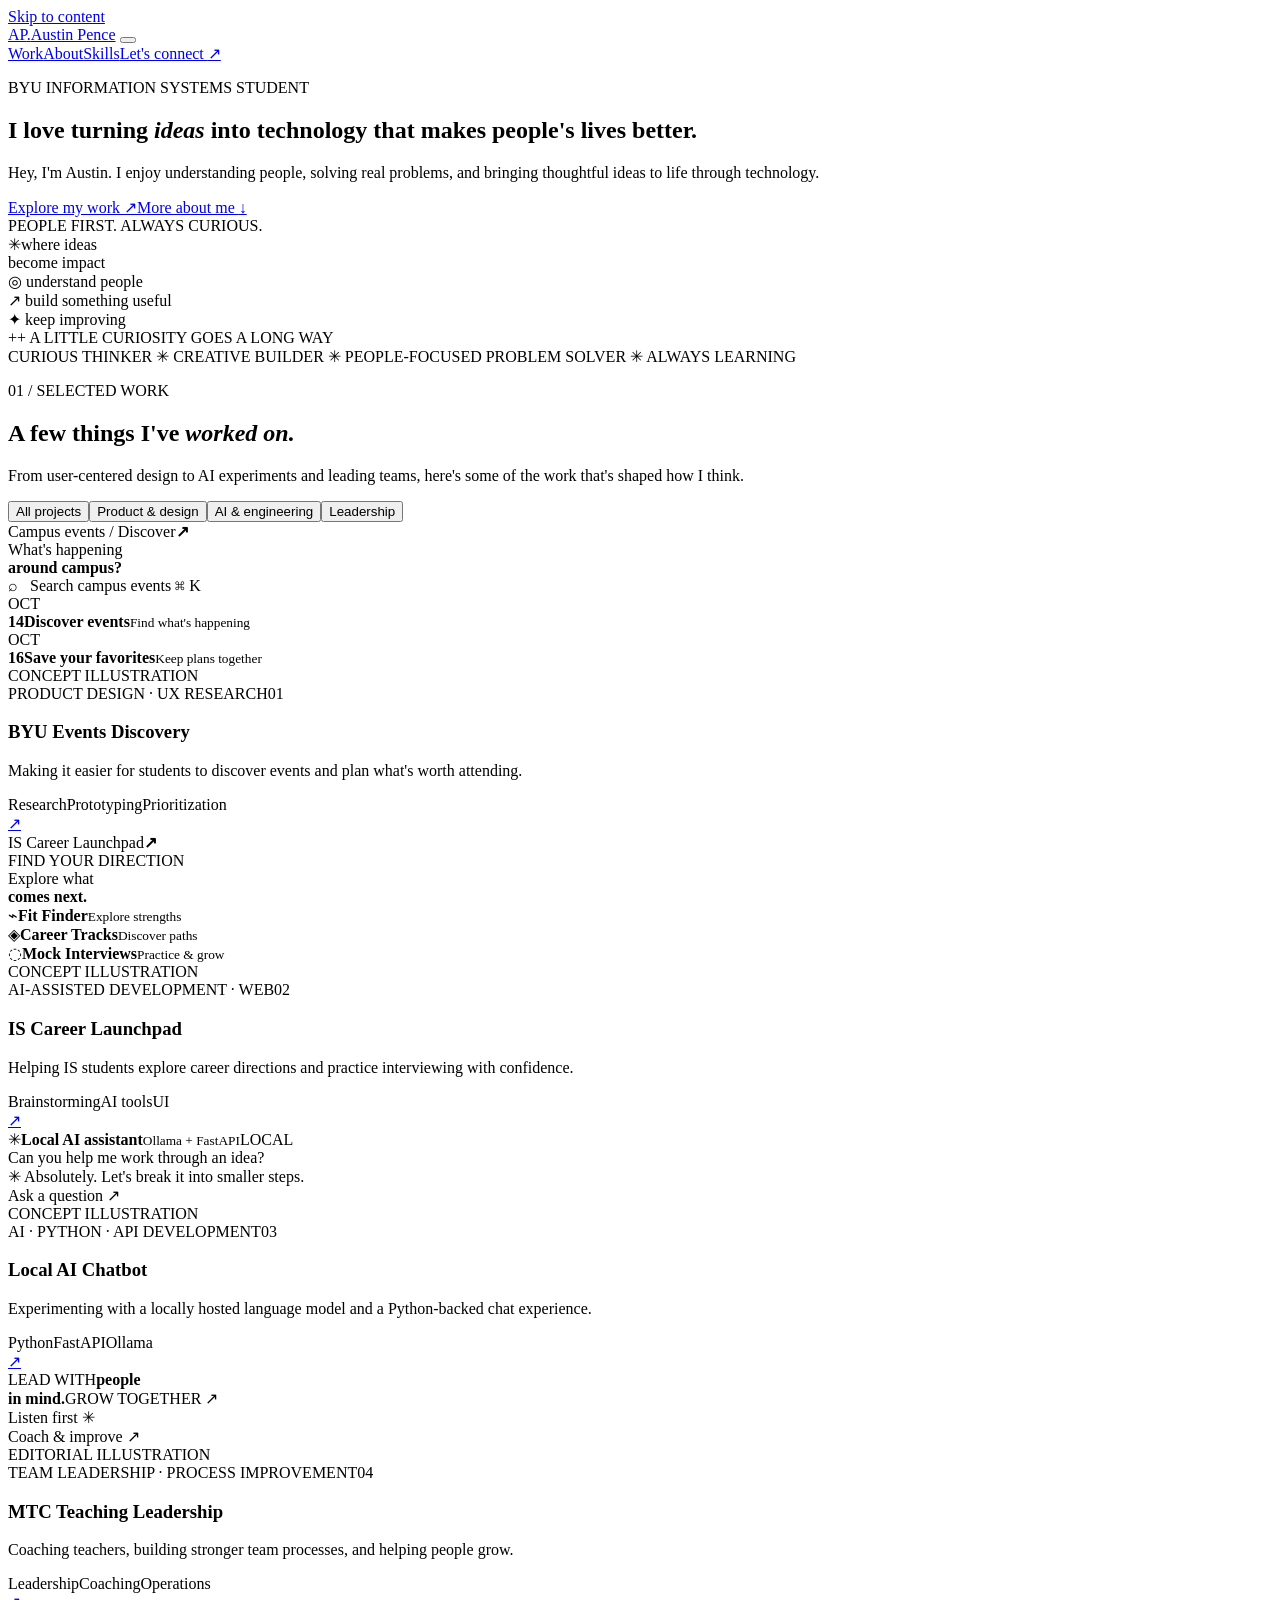
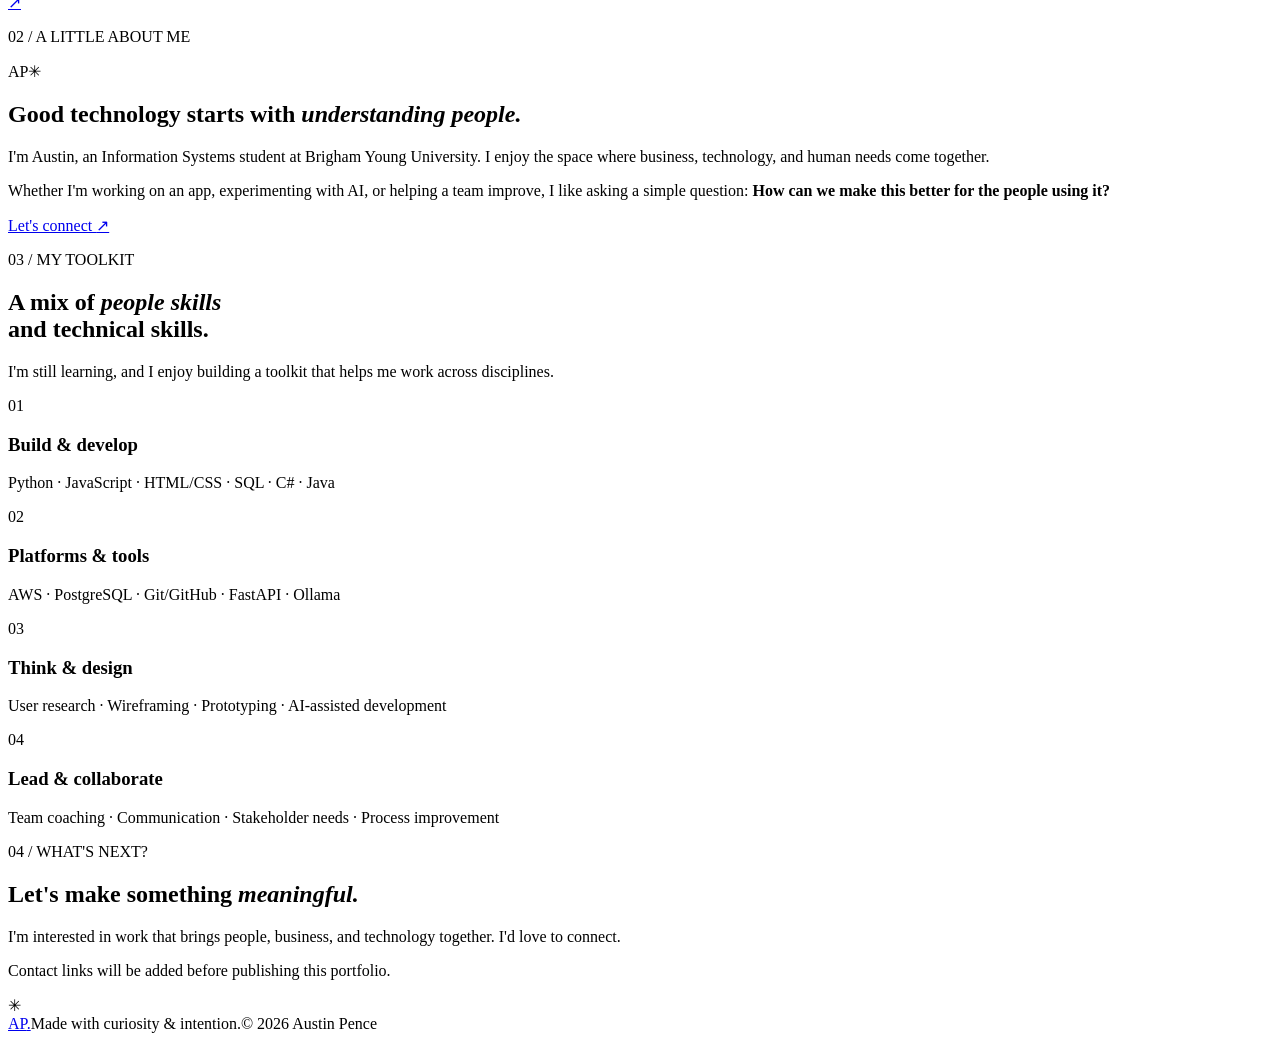
==== index.html @ 38cef834 "Add portfolio homepage" ====
<!doctype html>
<html lang="en">
<head>
  <meta charset="utf-8">
  <meta name="viewport" content="width=device-width, initial-scale=1">
  <meta name="theme-color" content="#173f36">
  <meta name="description" content="Austin Pence is an Information Systems student at BYU exploring the intersection of people, technology, and business. Explore selected projects in product design, AI, and leadership.">
  <title>Austin Pence — People, Technology & Ideas</title>
  <link rel="icon" href="assets/favicon.svg" type="image/svg+xml">
  <link rel="preconnect" href="https://fonts.googleapis.com">
  <link rel="preconnect" href="https://fonts.gstatic.com" crossorigin>
  <link href="https://fonts.googleapis.com/css2?family=DM+Sans:wght@400;500;600;700&family=Manrope:wght@400;500;600;700;800&display=swap" rel="stylesheet">
  <link rel="stylesheet" href="styles.css">
  <script defer src="site-config.js"></script>
  <script defer src="app.js"></script>
</head>
<body>
  <a class="skip-link" href="#main">Skip to content</a>
  <header class="site-header">
    <div class="container nav-wrap">
      <a class="wordmark" href="#top" aria-label="Austin Pence — home"><span class="wordmark-icon">AP<span>.</span></span><span class="wordmark-name">Austin Pence</span></a>
      <button class="menu-toggle" type="button" aria-label="Open navigation" aria-expanded="false" aria-controls="site-nav"><span></span><span></span><span></span></button>
      <nav id="site-nav" class="site-nav" aria-label="Primary navigation"><a href="#work">Work</a><a href="#about">About</a><a href="#skills">Skills</a><a href="#contact" class="nav-contact">Let's connect <span aria-hidden="true">↗</span></a></nav>
    </div>
  </header>
  <main id="main">
    <section class="hero" id="top" aria-labelledby="hero-title">
      <div class="container hero-grid">
        <div class="hero-copy">
          <p class="eyebrow eyebrow-light"><span class="dot"></span> BYU INFORMATION SYSTEMS STUDENT</p>
          <h1 id="hero-title">I love turning <em>ideas</em> into technology that makes people's lives <span class="hero-underline">better.</span></h1>
          <p class="hero-description">Hey, I'm Austin. I enjoy understanding people, solving real problems, and bringing thoughtful ideas to life through technology.</p>
          <div class="hero-buttons"><a class="button button-cream" href="#work">Explore my work <span aria-hidden="true">↗</span></a><a class="text-link light-link" href="#about">More about me <span aria-hidden="true">↓</span></a></div>
          <div class="hero-caption"><span class="caption-rule"></span> PEOPLE FIRST. ALWAYS CURIOUS.</div>
        </div>
        <div class="hero-art" aria-label="Illustration of connecting ideas, people, and technology" role="img">
          <div class="art-loop art-loop-one"></div><div class="art-loop art-loop-two"></div>
          <div class="art-grid"></div>
          <div class="art-center"><span class="art-spark">✳</span><span class="art-center-label">where ideas<br>become impact</span></div>
          <div class="art-note art-note-one"><span class="mini-symbol">◎</span> understand people</div>
          <div class="art-note art-note-two"><span class="mini-symbol">↗</span> build something useful</div>
          <div class="art-note art-note-three"><span class="mini-symbol">✦</span> keep improving</div>
          <span class="tiny-plus plus-one">+</span><span class="tiny-plus plus-two">+</span>
          <span class="art-bottom">A LITTLE CURIOSITY GOES A LONG WAY</span>
        </div>
      </div>
      <div class="hero-marquee" aria-hidden="true"><div class="container marquee-text">CURIOUS THINKER <span>✳</span> CREATIVE BUILDER <span>✳</span> PEOPLE-FOCUSED PROBLEM SOLVER <span>✳</span> ALWAYS LEARNING</div></div>
    </section>

    <section class="section work-section" id="work" aria-labelledby="work-title">
      <div class="container">
        <div class="section-intro"><div><p class="eyebrow dark-eyebrow">01 / SELECTED WORK</p><h2 id="work-title">A few things I've <em>worked on.</em></h2></div><p>From user-centered design to AI experiments and leading teams, here's some of the work that's shaped how I think.</p></div>
        <div class="filter-list" role="group" aria-label="Filter projects"><button class="filter-chip active" data-filter="all" type="button" aria-pressed="true">All projects</button><button class="filter-chip" data-filter="product" type="button" aria-pressed="false">Product & design</button><button class="filter-chip" data-filter="engineering" type="button" aria-pressed="false">AI & engineering</button><button class="filter-chip" data-filter="leadership" type="button" aria-pressed="false">Leadership</button></div>
        <div class="project-grid">
          <article class="project-card" data-category="product">
            <div class="project-visual visual-events"><div class="mini-browser events-window"><div class="browser-top"><div class="traffic"><i></i><i></i><i></i></div><span>Campus events / Discover</span><b>↗</b></div><div class="events-content"><div class="events-heading">What's happening<br><strong>around campus?</strong></div><div class="events-search">⌕ &nbsp; Search campus events <span>⌘ K</span></div><div class="events-cards"><div class="fake-event"><span class="fake-date">OCT<br><b>14</b></span><span><b>Discover events</b><small>Find what's happening</small></span></div><div class="fake-event"><span class="fake-date">OCT<br><b>16</b></span><span><b>Save your favorites</b><small>Keep plans together</small></span></div></div></div></div><span class="visual-label">CONCEPT ILLUSTRATION</span></div>
            <div class="project-info"><div class="project-meta"><span>PRODUCT DESIGN · UX RESEARCH</span><span>01</span></div><h3>BYU Events Discovery</h3><p>Making it easier for students to discover events and plan what's worth attending.</p><div class="project-bottom"><div class="tag-row"><span>Research</span><span>Prototyping</span><span>Prioritization</span></div><a class="circle-link" href="projects/byu-events.html" aria-label="Read BYU Events case study">↗</a></div></div>
          </article>
          <article class="project-card" data-category="product engineering">
            <div class="project-visual visual-launchpad"><div class="mini-browser launchpad-window"><div class="browser-top"><div class="traffic"><i></i><i></i><i></i></div><span>IS Career Launchpad</span><b>↗</b></div><div class="launchpad-content"><div class="tiny-overline">FIND YOUR DIRECTION</div><div class="launchpad-heading">Explore what<br><strong>comes next.</strong></div><div class="launchpad-tiles"><div><span class="tile-icon">⌁</span><b>Fit Finder</b><small>Explore strengths</small></div><div><span class="tile-icon">◈</span><b>Career Tracks</b><small>Discover paths</small></div><div><span class="tile-icon">◌</span><b>Mock Interviews</b><small>Practice & grow</small></div></div></div></div><span class="visual-label">CONCEPT ILLUSTRATION</span></div>
            <div class="project-info"><div class="project-meta"><span>AI-ASSISTED DEVELOPMENT · WEB</span><span>02</span></div><h3>IS Career Launchpad</h3><p>Helping IS students explore career directions and practice interviewing with confidence.</p><div class="project-bottom"><div class="tag-row"><span>Brainstorming</span><span>AI tools</span><span>UI</span></div><a class="circle-link" href="projects/career-launchpad.html" aria-label="Read Career Launchpad case study">↗</a></div></div>
          </article>
          <article class="project-card" data-category="engineering">
            <div class="project-visual visual-chatbot"><div class="chat-window"><div class="chat-top"><span class="chat-icon">✳</span><span><b>Local AI assistant</b><small>Ollama + FastAPI</small></span><span class="status-pill">LOCAL</span></div><div class="chat-body"><div class="chat-bubble user-bubble">Can you help me work through an idea?</div><div class="chat-bubble bot-bubble"><span class="spark-small">✳</span> Absolutely. Let's break it into smaller steps.</div><div class="chat-input">Ask a question <span>↗</span></div></div></div><span class="visual-label">CONCEPT ILLUSTRATION</span></div>
            <div class="project-info"><div class="project-meta"><span>AI · PYTHON · API DEVELOPMENT</span><span>03</span></div><h3>Local AI Chatbot</h3><p>Experimenting with a locally hosted language model and a Python-backed chat experience.</p><div class="project-bottom"><div class="tag-row"><span>Python</span><span>FastAPI</span><span>Ollama</span></div><a class="circle-link" href="projects/ollama-chatbot.html" aria-label="Read AI Chatbot case study">↗</a></div></div>
          </article>
          <article class="project-card" data-category="leadership">
            <div class="project-visual visual-leadership"><div class="leadership-circle"><span>LEAD WITH</span><strong>people<br>in mind.</strong><span>GROW TOGETHER ↗</span></div><div class="leadership-note note-left">Listen first <span>✳</span></div><div class="leadership-note note-right">Coach & improve <span>↗</span></div><span class="visual-label">EDITORIAL ILLUSTRATION</span></div>
            <div class="project-info"><div class="project-meta"><span>TEAM LEADERSHIP · PROCESS IMPROVEMENT</span><span>04</span></div><h3>MTC Teaching Leadership</h3><p>Coaching teachers, building stronger team processes, and helping people grow.</p><div class="project-bottom"><div class="tag-row"><span>Leadership</span><span>Coaching</span><span>Operations</span></div><a class="circle-link" href="projects/mtc-leadership.html" aria-label="Read leadership case study">↗</a></div></div>
          </article>
        </div>
      </div>
    </section>

    <section class="about-section" id="about" aria-labelledby="about-title"><div class="container about-grid"><div class="about-label"><p class="eyebrow eyebrow-light">02 / A LITTLE ABOUT ME</p><div class="about-emblem" aria-hidden="true"><span>AP</span><span>✳</span></div></div><div class="about-copy"><h2 id="about-title">Good technology starts with <em>understanding people.</em></h2><p>I'm Austin, an Information Systems student at Brigham Young University. I enjoy the space where business, technology, and human needs come together.</p><p>Whether I'm working on an app, experimenting with AI, or helping a team improve, I like asking a simple question: <strong>How can we make this better for the people using it?</strong></p><a class="text-link light-link" href="#contact">Let's connect <span aria-hidden="true">↗</span></a></div></div></section>

    <section class="section skills-section" id="skills" aria-labelledby="skills-title"><div class="container"><div class="section-intro"><div><p class="eyebrow dark-eyebrow">03 / MY TOOLKIT</p><h2 id="skills-title">A mix of <em>people skills</em><br>and technical skills.</h2></div><p>I'm still learning, and I enjoy building a toolkit that helps me work across disciplines.</p></div><div class="skills-grid"><div class="skill-group"><div class="skill-no">01</div><h3>Build & develop</h3><p>Python · JavaScript · HTML/CSS · SQL · C# · Java</p></div><div class="skill-group"><div class="skill-no">02</div><h3>Platforms & tools</h3><p>AWS · PostgreSQL · Git/GitHub · FastAPI · Ollama</p></div><div class="skill-group"><div class="skill-no">03</div><h3>Think & design</h3><p>User research · Wireframing · Prototyping · AI-assisted development</p></div><div class="skill-group"><div class="skill-no">04</div><h3>Lead & collaborate</h3><p>Team coaching · Communication · Stakeholder needs · Process improvement</p></div></div></div></section>

    <section class="contact-section" id="contact" aria-labelledby="contact-title"><div class="container contact-box"><div><p class="eyebrow eyebrow-light">04 / WHAT'S NEXT?</p><h2 id="contact-title">Let's make something <em>meaningful.</em></h2><p>I'm interested in work that brings people, business, and technology together. I'd love to connect.</p></div><div class="contact-actions" id="contact-actions"><p class="contact-setup">Contact links will be added before publishing this portfolio.</p></div><span class="contact-decoration" aria-hidden="true">✳</span></div></section>
  </main>
  <footer class="site-footer"><div class="container footer-inner"><a href="#top" class="footer-brand">AP<span>.</span></a><span>Made with curiosity & intention.</span><span>© <span id="year">2026</span> Austin Pence</span></div></footer>
</body>
</html>
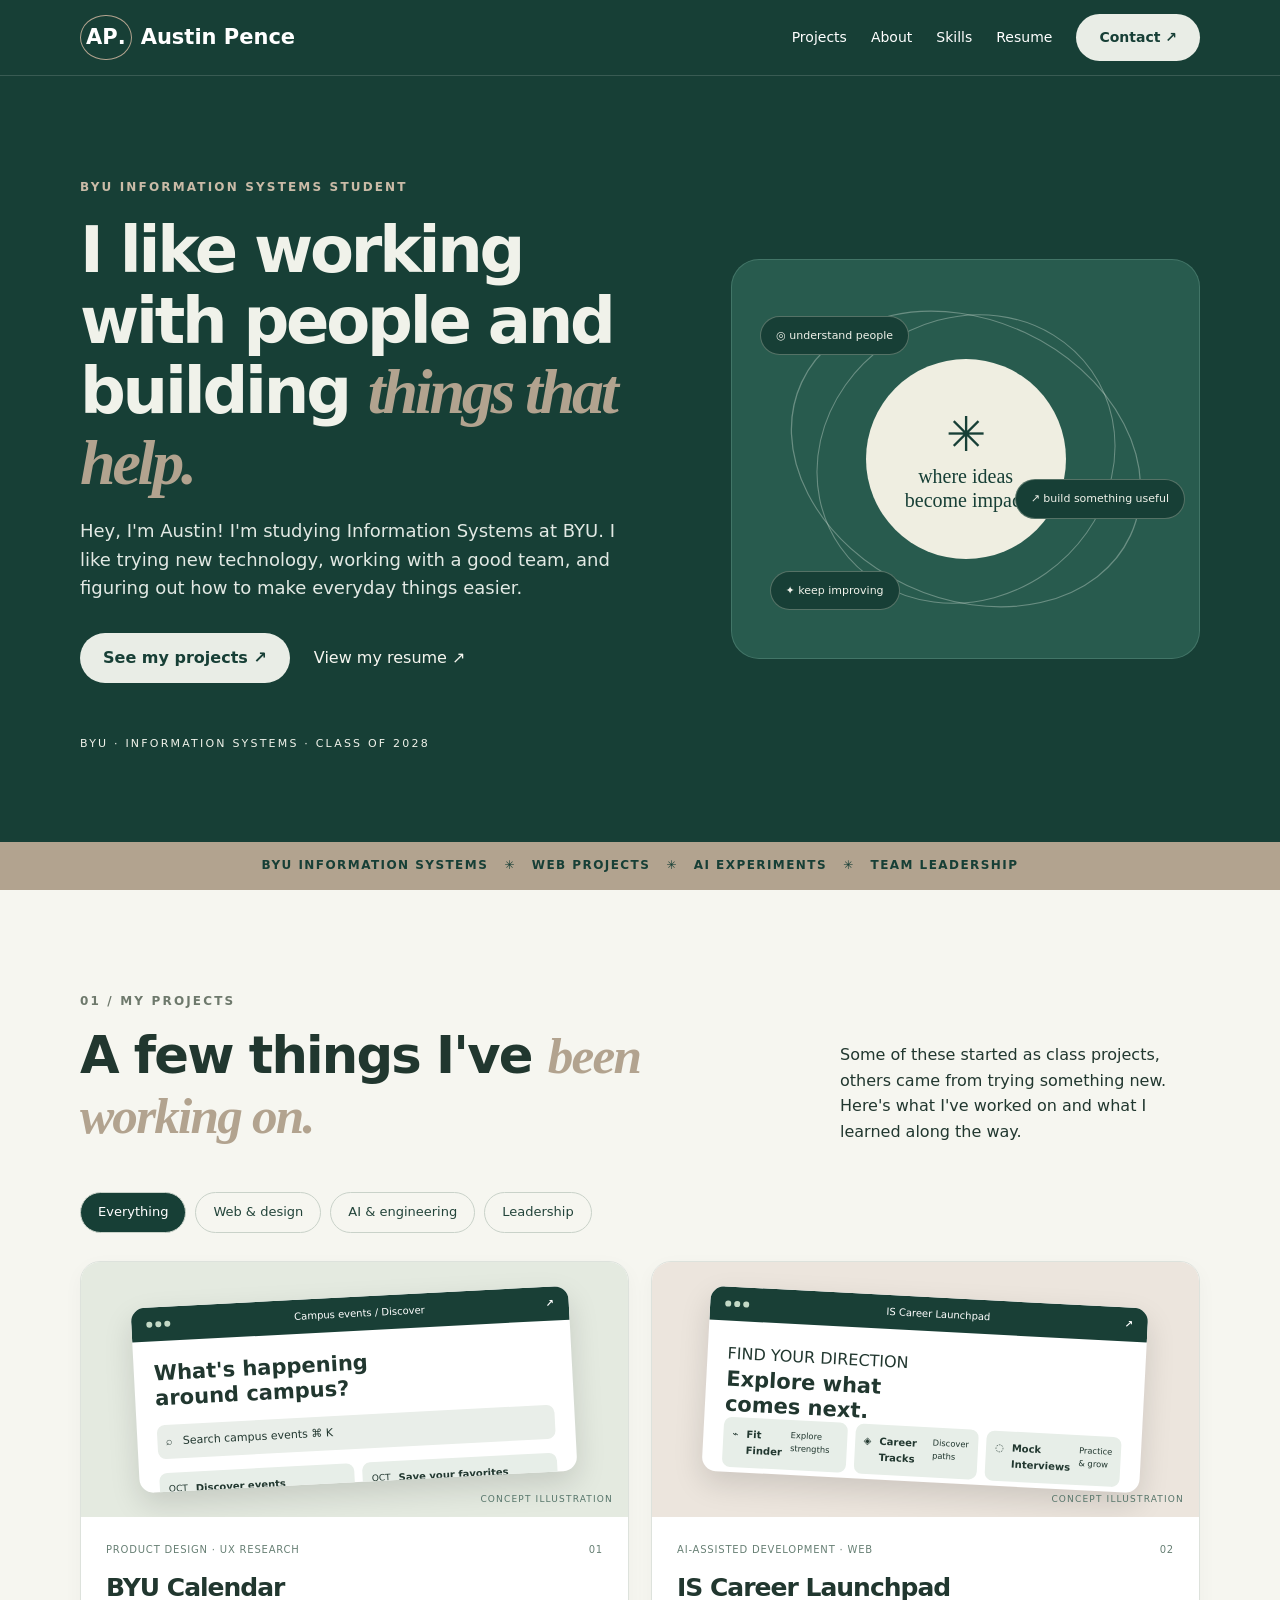
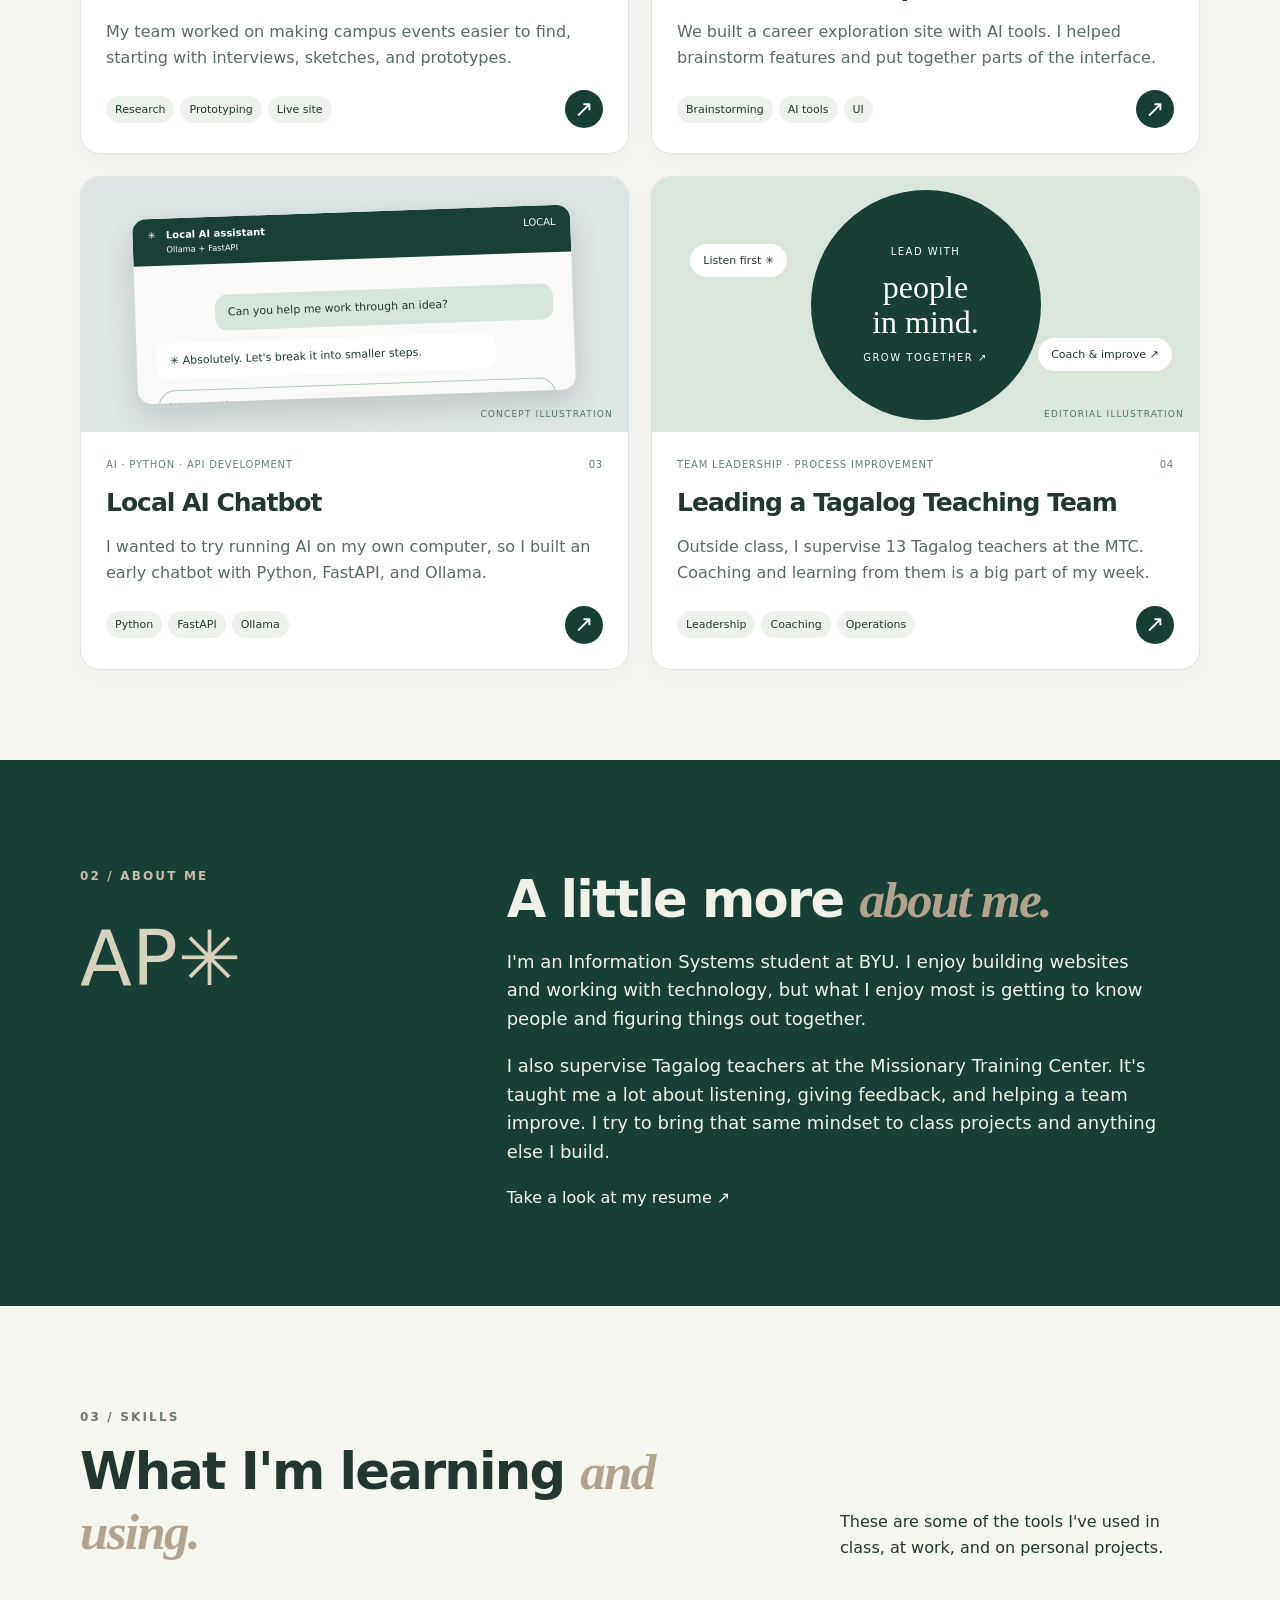
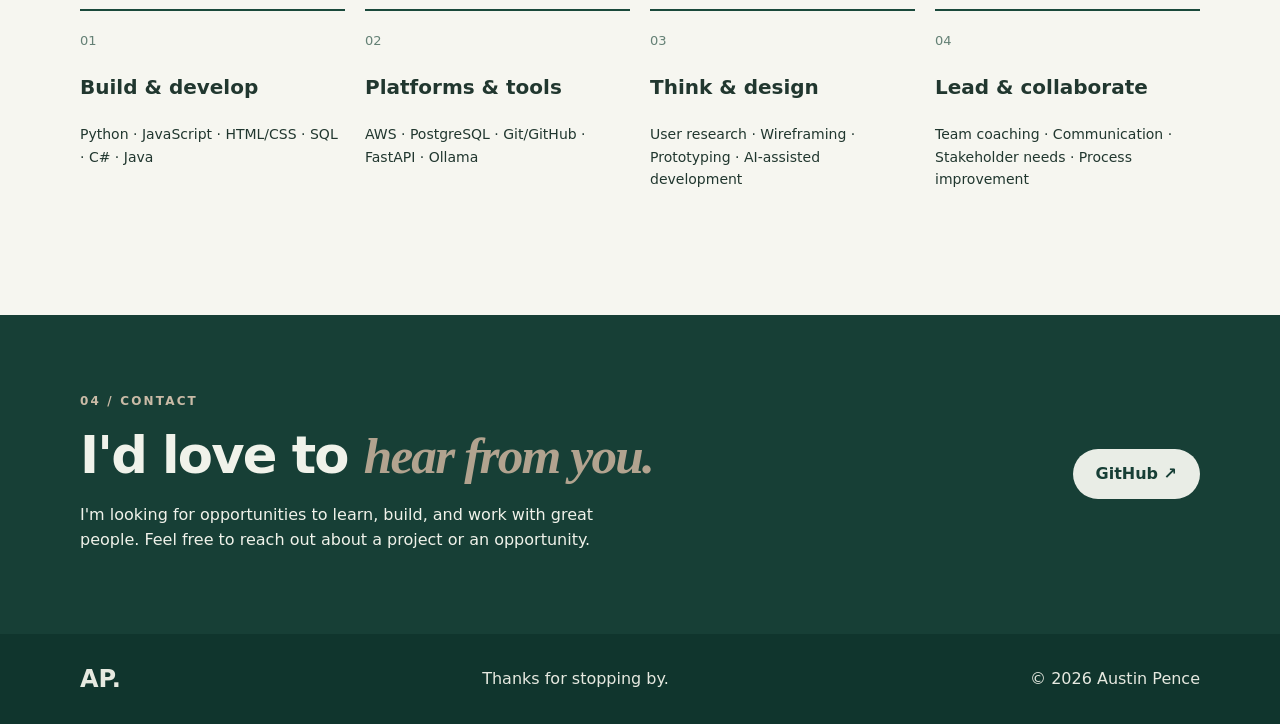
==== commit 61176409: "Make homepage copy more personal and add resume navigation" ====
--- a/index.html
+++ b/index.html
@@ -4,8 +4,8 @@
   <meta charset="utf-8">
   <meta name="viewport" content="width=device-width, initial-scale=1">
   <meta name="theme-color" content="#173f36">
-  <meta name="description" content="Austin Pence is an Information Systems student at BYU exploring the intersection of people, technology, and business. Explore selected projects in product design, AI, and leadership.">
-  <title>Austin Pence — People, Technology & Ideas</title>
+  <meta name="description" content="I'm Austin Pence, an Information Systems student at BYU. Take a look at the websites, AI projects, and team work I've been part of.">
+  <title>Austin Pence | Information Systems at BYU</title>
   <link rel="icon" href="assets/favicon.svg" type="image/svg+xml">
   <link rel="preconnect" href="https://fonts.googleapis.com">
   <link rel="preconnect" href="https://fonts.gstatic.com" crossorigin>
@@ -20,7 +20,7 @@
     <div class="container nav-wrap">
       <a class="wordmark" href="#top" aria-label="Austin Pence — home"><span class="wordmark-icon">AP<span>.</span></span><span class="wordmark-name">Austin Pence</span></a>
       <button class="menu-toggle" type="button" aria-label="Open navigation" aria-expanded="false" aria-controls="site-nav"><span></span><span></span><span></span></button>
-      <nav id="site-nav" class="site-nav" aria-label="Primary navigation"><a href="#work">Work</a><a href="#about">About</a><a href="#skills">Skills</a><a href="#contact" class="nav-contact">Let's connect <span aria-hidden="true">↗</span></a></nav>
+      <nav id="site-nav" class="site-nav" aria-label="Primary navigation"><a href="#work">Projects</a><a href="#about">About</a><a href="#skills">Skills</a><a href="resume.html">Resume</a><a href="#contact" class="nav-contact">Contact <span aria-hidden="true">↗</span></a></nav>
     </div>
   </header>
   <main id="main">
@@ -28,10 +28,10 @@
       <div class="container hero-grid">
         <div class="hero-copy">
           <p class="eyebrow eyebrow-light"><span class="dot"></span> BYU INFORMATION SYSTEMS STUDENT</p>
-          <h1 id="hero-title">I love turning <em>ideas</em> into technology that makes people's lives <span class="hero-underline">better.</span></h1>
-          <p class="hero-description">Hey, I'm Austin. I enjoy understanding people, solving real problems, and bringing thoughtful ideas to life through technology.</p>
-          <div class="hero-buttons"><a class="button button-cream" href="#work">Explore my work <span aria-hidden="true">↗</span></a><a class="text-link light-link" href="#about">More about me <span aria-hidden="true">↓</span></a></div>
-          <div class="hero-caption"><span class="caption-rule"></span> PEOPLE FIRST. ALWAYS CURIOUS.</div>
+          <h1 id="hero-title">I like working with people and building <em>things that help.</em></h1>
+          <p class="hero-description">Hey, I'm Austin! I'm studying Information Systems at BYU. I like trying new technology, working with a good team, and figuring out how to make everyday things easier.</p>
+          <div class="hero-buttons"><a class="button button-cream" href="#work">See my projects <span aria-hidden="true">↗</span></a><a class="text-link light-link" href="resume.html">View my resume <span aria-hidden="true">↗</span></a></div>
+          <div class="hero-caption"><span class="caption-rule"></span> BYU · INFORMATION SYSTEMS · CLASS OF 2028</div>
         </div>
         <div class="hero-art" aria-label="Illustration of connecting ideas, people, and technology" role="img">
           <div class="art-loop art-loop-one"></div><div class="art-loop art-loop-two"></div>
@@ -44,40 +44,40 @@
           <span class="art-bottom">A LITTLE CURIOSITY GOES A LONG WAY</span>
         </div>
       </div>
-      <div class="hero-marquee" aria-hidden="true"><div class="container marquee-text">CURIOUS THINKER <span>✳</span> CREATIVE BUILDER <span>✳</span> PEOPLE-FOCUSED PROBLEM SOLVER <span>✳</span> ALWAYS LEARNING</div></div>
+      <div class="hero-marquee" aria-hidden="true"><div class="container marquee-text">BYU INFORMATION SYSTEMS <span>✳</span> WEB PROJECTS <span>✳</span> AI EXPERIMENTS <span>✳</span> TEAM LEADERSHIP</div></div>
     </section>
 
     <section class="section work-section" id="work" aria-labelledby="work-title">
       <div class="container">
-        <div class="section-intro"><div><p class="eyebrow dark-eyebrow">01 / SELECTED WORK</p><h2 id="work-title">A few things I've <em>worked on.</em></h2></div><p>From user-centered design to AI experiments and leading teams, here's some of the work that's shaped how I think.</p></div>
-        <div class="filter-list" role="group" aria-label="Filter projects"><button class="filter-chip active" data-filter="all" type="button" aria-pressed="true">All projects</button><button class="filter-chip" data-filter="product" type="button" aria-pressed="false">Product & design</button><button class="filter-chip" data-filter="engineering" type="button" aria-pressed="false">AI & engineering</button><button class="filter-chip" data-filter="leadership" type="button" aria-pressed="false">Leadership</button></div>
+        <div class="section-intro"><div><p class="eyebrow dark-eyebrow">01 / MY PROJECTS</p><h2 id="work-title">A few things I've <em>been working on.</em></h2></div><p>Some of these started as class projects, others came from trying something new. Here's what I've worked on and what I learned along the way.</p></div>
+        <div class="filter-list" role="group" aria-label="Filter projects"><button class="filter-chip active" data-filter="all" type="button" aria-pressed="true">Everything</button><button class="filter-chip" data-filter="product" type="button" aria-pressed="false">Web & design</button><button class="filter-chip" data-filter="engineering" type="button" aria-pressed="false">AI & engineering</button><button class="filter-chip" data-filter="leadership" type="button" aria-pressed="false">Leadership</button></div>
         <div class="project-grid">
           <article class="project-card" data-category="product">
             <div class="project-visual visual-events"><div class="mini-browser events-window"><div class="browser-top"><div class="traffic"><i></i><i></i><i></i></div><span>Campus events / Discover</span><b>↗</b></div><div class="events-content"><div class="events-heading">What's happening<br><strong>around campus?</strong></div><div class="events-search">⌕ &nbsp; Search campus events <span>⌘ K</span></div><div class="events-cards"><div class="fake-event"><span class="fake-date">OCT<br><b>14</b></span><span><b>Discover events</b><small>Find what's happening</small></span></div><div class="fake-event"><span class="fake-date">OCT<br><b>16</b></span><span><b>Save your favorites</b><small>Keep plans together</small></span></div></div></div></div><span class="visual-label">CONCEPT ILLUSTRATION</span></div>
-            <div class="project-info"><div class="project-meta"><span>PRODUCT DESIGN · UX RESEARCH</span><span>01</span></div><h3>BYU Events Discovery</h3><p>Making it easier for students to discover events and plan what's worth attending.</p><div class="project-bottom"><div class="tag-row"><span>Research</span><span>Prototyping</span><span>Prioritization</span></div><a class="circle-link" href="projects/byu-events.html" aria-label="Read BYU Events case study">↗</a></div></div>
+            <div class="project-info"><div class="project-meta"><span>PRODUCT DESIGN · UX RESEARCH</span><span>01</span></div><h3>BYU Calendar</h3><p>My team worked on making campus events easier to find, starting with interviews, sketches, and prototypes.</p><div class="project-bottom"><div class="tag-row"><span>Research</span><span>Prototyping</span><span>Live site</span></div><a class="circle-link" href="projects/byu-events.html" aria-label="Read BYU Calendar project details">↗</a></div></div>
           </article>
           <article class="project-card" data-category="product engineering">
             <div class="project-visual visual-launchpad"><div class="mini-browser launchpad-window"><div class="browser-top"><div class="traffic"><i></i><i></i><i></i></div><span>IS Career Launchpad</span><b>↗</b></div><div class="launchpad-content"><div class="tiny-overline">FIND YOUR DIRECTION</div><div class="launchpad-heading">Explore what<br><strong>comes next.</strong></div><div class="launchpad-tiles"><div><span class="tile-icon">⌁</span><b>Fit Finder</b><small>Explore strengths</small></div><div><span class="tile-icon">◈</span><b>Career Tracks</b><small>Discover paths</small></div><div><span class="tile-icon">◌</span><b>Mock Interviews</b><small>Practice & grow</small></div></div></div></div><span class="visual-label">CONCEPT ILLUSTRATION</span></div>
-            <div class="project-info"><div class="project-meta"><span>AI-ASSISTED DEVELOPMENT · WEB</span><span>02</span></div><h3>IS Career Launchpad</h3><p>Helping IS students explore career directions and practice interviewing with confidence.</p><div class="project-bottom"><div class="tag-row"><span>Brainstorming</span><span>AI tools</span><span>UI</span></div><a class="circle-link" href="projects/career-launchpad.html" aria-label="Read Career Launchpad case study">↗</a></div></div>
+            <div class="project-info"><div class="project-meta"><span>AI-ASSISTED DEVELOPMENT · WEB</span><span>02</span></div><h3>IS Career Launchpad</h3><p>We built a career exploration site with AI tools. I helped brainstorm features and put together parts of the interface.</p><div class="project-bottom"><div class="tag-row"><span>Brainstorming</span><span>AI tools</span><span>UI</span></div><a class="circle-link" href="projects/career-launchpad.html" aria-label="Read Career Launchpad case study">↗</a></div></div>
           </article>
           <article class="project-card" data-category="engineering">
             <div class="project-visual visual-chatbot"><div class="chat-window"><div class="chat-top"><span class="chat-icon">✳</span><span><b>Local AI assistant</b><small>Ollama + FastAPI</small></span><span class="status-pill">LOCAL</span></div><div class="chat-body"><div class="chat-bubble user-bubble">Can you help me work through an idea?</div><div class="chat-bubble bot-bubble"><span class="spark-small">✳</span> Absolutely. Let's break it into smaller steps.</div><div class="chat-input">Ask a question <span>↗</span></div></div></div><span class="visual-label">CONCEPT ILLUSTRATION</span></div>
-            <div class="project-info"><div class="project-meta"><span>AI · PYTHON · API DEVELOPMENT</span><span>03</span></div><h3>Local AI Chatbot</h3><p>Experimenting with a locally hosted language model and a Python-backed chat experience.</p><div class="project-bottom"><div class="tag-row"><span>Python</span><span>FastAPI</span><span>Ollama</span></div><a class="circle-link" href="projects/ollama-chatbot.html" aria-label="Read AI Chatbot case study">↗</a></div></div>
+            <div class="project-info"><div class="project-meta"><span>AI · PYTHON · API DEVELOPMENT</span><span>03</span></div><h3>Local AI Chatbot</h3><p>I wanted to try running AI on my own computer, so I built an early chatbot with Python, FastAPI, and Ollama.</p><div class="project-bottom"><div class="tag-row"><span>Python</span><span>FastAPI</span><span>Ollama</span></div><a class="circle-link" href="projects/ollama-chatbot.html" aria-label="Read AI Chatbot case study">↗</a></div></div>
           </article>
           <article class="project-card" data-category="leadership">
             <div class="project-visual visual-leadership"><div class="leadership-circle"><span>LEAD WITH</span><strong>people<br>in mind.</strong><span>GROW TOGETHER ↗</span></div><div class="leadership-note note-left">Listen first <span>✳</span></div><div class="leadership-note note-right">Coach & improve <span>↗</span></div><span class="visual-label">EDITORIAL ILLUSTRATION</span></div>
-            <div class="project-info"><div class="project-meta"><span>TEAM LEADERSHIP · PROCESS IMPROVEMENT</span><span>04</span></div><h3>MTC Teaching Leadership</h3><p>Coaching teachers, building stronger team processes, and helping people grow.</p><div class="project-bottom"><div class="tag-row"><span>Leadership</span><span>Coaching</span><span>Operations</span></div><a class="circle-link" href="projects/mtc-leadership.html" aria-label="Read leadership case study">↗</a></div></div>
+            <div class="project-info"><div class="project-meta"><span>TEAM LEADERSHIP · PROCESS IMPROVEMENT</span><span>04</span></div><h3>Leading a Tagalog Teaching Team</h3><p>Outside class, I supervise 13 Tagalog teachers at the MTC. Coaching and learning from them is a big part of my week.</p><div class="project-bottom"><div class="tag-row"><span>Leadership</span><span>Coaching</span><span>Operations</span></div><a class="circle-link" href="projects/mtc-leadership.html" aria-label="Read leadership case study">↗</a></div></div>
           </article>
         </div>
       </div>
     </section>
 
-    <section class="about-section" id="about" aria-labelledby="about-title"><div class="container about-grid"><div class="about-label"><p class="eyebrow eyebrow-light">02 / A LITTLE ABOUT ME</p><div class="about-emblem" aria-hidden="true"><span>AP</span><span>✳</span></div></div><div class="about-copy"><h2 id="about-title">Good technology starts with <em>understanding people.</em></h2><p>I'm Austin, an Information Systems student at Brigham Young University. I enjoy the space where business, technology, and human needs come together.</p><p>Whether I'm working on an app, experimenting with AI, or helping a team improve, I like asking a simple question: <strong>How can we make this better for the people using it?</strong></p><a class="text-link light-link" href="#contact">Let's connect <span aria-hidden="true">↗</span></a></div></div></section>
+    <section class="about-section" id="about" aria-labelledby="about-title"><div class="container about-grid"><div class="about-label"><p class="eyebrow eyebrow-light">02 / ABOUT ME</p><div class="about-emblem" aria-hidden="true"><span>AP</span><span>✳</span></div></div><div class="about-copy"><h2 id="about-title">A little more <em>about me.</em></h2><p>I'm an Information Systems student at BYU. I enjoy building websites and working with technology, but what I enjoy most is getting to know people and figuring things out together.</p><p>I also supervise Tagalog teachers at the Missionary Training Center. It's taught me a lot about listening, giving feedback, and helping a team improve. I try to bring that same mindset to class projects and anything else I build.</p><a class="text-link light-link" href="resume.html">Take a look at my resume <span aria-hidden="true">↗</span></a></div></div></section>
 
-    <section class="section skills-section" id="skills" aria-labelledby="skills-title"><div class="container"><div class="section-intro"><div><p class="eyebrow dark-eyebrow">03 / MY TOOLKIT</p><h2 id="skills-title">A mix of <em>people skills</em><br>and technical skills.</h2></div><p>I'm still learning, and I enjoy building a toolkit that helps me work across disciplines.</p></div><div class="skills-grid"><div class="skill-group"><div class="skill-no">01</div><h3>Build & develop</h3><p>Python · JavaScript · HTML/CSS · SQL · C# · Java</p></div><div class="skill-group"><div class="skill-no">02</div><h3>Platforms & tools</h3><p>AWS · PostgreSQL · Git/GitHub · FastAPI · Ollama</p></div><div class="skill-group"><div class="skill-no">03</div><h3>Think & design</h3><p>User research · Wireframing · Prototyping · AI-assisted development</p></div><div class="skill-group"><div class="skill-no">04</div><h3>Lead & collaborate</h3><p>Team coaching · Communication · Stakeholder needs · Process improvement</p></div></div></div></section>
+    <section class="section skills-section" id="skills" aria-labelledby="skills-title"><div class="container"><div class="section-intro"><div><p class="eyebrow dark-eyebrow">03 / SKILLS</p><h2 id="skills-title">What I'm learning <em>and using.</em></h2></div><p>These are some of the tools I've used in class, at work, and on personal projects.</p></div><div class="skills-grid"><div class="skill-group"><div class="skill-no">01</div><h3>Build & develop</h3><p>Python · JavaScript · HTML/CSS · SQL · C# · Java</p></div><div class="skill-group"><div class="skill-no">02</div><h3>Platforms & tools</h3><p>AWS · PostgreSQL · Git/GitHub · FastAPI · Ollama</p></div><div class="skill-group"><div class="skill-no">03</div><h3>Think & design</h3><p>User research · Wireframing · Prototyping · AI-assisted development</p></div><div class="skill-group"><div class="skill-no">04</div><h3>Lead & collaborate</h3><p>Team coaching · Communication · Stakeholder needs · Process improvement</p></div></div></div></section>
 
-    <section class="contact-section" id="contact" aria-labelledby="contact-title"><div class="container contact-box"><div><p class="eyebrow eyebrow-light">04 / WHAT'S NEXT?</p><h2 id="contact-title">Let's make something <em>meaningful.</em></h2><p>I'm interested in work that brings people, business, and technology together. I'd love to connect.</p></div><div class="contact-actions" id="contact-actions"><p class="contact-setup">Contact links will be added before publishing this portfolio.</p></div><span class="contact-decoration" aria-hidden="true">✳</span></div></section>
+    <section class="contact-section" id="contact" aria-labelledby="contact-title"><div class="container contact-box"><div><p class="eyebrow eyebrow-light">04 / CONTACT</p><h2 id="contact-title">I'd love to <em>hear from you.</em></h2><p>I'm looking for opportunities to learn, build, and work with great people. Feel free to reach out about a project or an opportunity.</p></div><div class="contact-actions" id="contact-actions"><p class="contact-setup">LinkedIn, resume, email, and GitHub links are below.</p></div><span class="contact-decoration" aria-hidden="true">✳</span></div></section>
   </main>
-  <footer class="site-footer"><div class="container footer-inner"><a href="#top" class="footer-brand">AP<span>.</span></a><span>Made with curiosity & intention.</span><span>© <span id="year">2026</span> Austin Pence</span></div></footer>
+  <footer class="site-footer"><div class="container footer-inner"><a href="#top" class="footer-brand">AP<span>.</span></a><span>Thanks for stopping by.</span><span>© <span id="year">2026</span> Austin Pence</span></div></footer>
 </body>
 </html>
--- a/styles.css
+++ b/styles.css
@@ -0,0 +1 @@
+:root{--green:#173f36;--cream:#f0f2ea;--taupe:#b2a38f;--ink:#18372f}*{box-sizing:border-box}html{scroll-behavior:smooth}body{margin:0;font:16px/1.6 "DM Sans",system-ui,sans-serif;background:#f6f6f0;color:#21372f}a{color:inherit}button{font:inherit;cursor:pointer}.container{width:min(1120px,90%);margin:auto}.site-header{background:var(--green);color:#fff;position:sticky;top:0;z-index:10;border-bottom:1px solid #ffffff25}.nav-wrap,.site-nav,.hero-buttons,.filter-list,.project-bottom,.footer-inner,.project-meta{display:flex;align-items:center;gap:24px;justify-content:space-between}.nav-wrap{min-height:75px}.wordmark,.site-nav a{text-decoration:none}.wordmark{font-weight:800;font-size:21px}.wordmark-icon{display:inline-flex;align-items:center;justify-content:center;border:1px solid #b2a38f;padding:5px;margin-right:9px;border-radius:50%}.site-nav a{font-size:14px}.nav-contact,.button{border-radius:50px;padding:12px 23px;background:#e9ede6;color:var(--green);font-weight:700;text-decoration:none;display:inline-block}.menu-toggle{display:none}.hero,.about-section,.contact-section{background:var(--green);color:#f0f2ea}.hero-grid{display:grid;grid-template-columns:1.1fr .9fr;gap:7%;align-items:center;padding:90px 0}.eyebrow{font-size:12px;text-transform:uppercase;letter-spacing:.18em;font-weight:800;color:#cabba7}.hero h1{font-size:clamp(38px,5vw,68px);line-height:1.1;letter-spacing:-.05em;margin:18px 0}.hero h1 em,.section h2 em,.about-copy em,.contact-box em{color:#b2a38f;font-family:Georgia,serif}.hero-description{font-size:18px;max-width:560px;color:#e2e9e4}.hero-buttons{justify-content:flex-start;flex-wrap:wrap;margin:30px 0}.light-link{color:#f6f6f0;text-decoration:none}.hero-caption{margin-top:52px;font-size:11px;letter-spacing:.2em}.hero-art{background:#285b4e;min-height:400px;border:1px solid #8cbbab44;border-radius:28px;position:relative;display:flex;align-items:center;justify-content:center;overflow:hidden}.art-loop{position:absolute;width:280px;height:280px;border:1px solid #e5eee558;border-radius:50%;transform:rotate(25deg) scaleX(1.3)}.art-loop-two{transform:rotate(-35deg) scaleX(1.1)}.art-center{text-align:center;z-index:1;width:200px;height:200px;background:#efeee1;color:var(--green);border-radius:50%;display:flex;flex-direction:column;justify-content:center;font-size:20px;font-family:Georgia,serif;line-height:1.2}.art-spark{font-size:48px}.art-note{position:absolute;background:#173f36;padding:10px 15px;border:1px solid #d1d8c655;border-radius:25px;font-size:11px;z-index:2}.art-note-one{top:14%;left:6%}.art-note-two{right:3%;top:55%}.art-note-three{bottom:12%;left:8%}.tiny-plus,.art-bottom{display:none}.hero-marquee{background:#b2a38f;color:#173f36;font-size:12px;letter-spacing:.12em;font-weight:800;padding:14px 0}.marquee-text{display:flex;justify-content:center;gap:16px;flex-wrap:wrap}.section{padding:90px 0}.section-intro{display:flex;justify-content:space-between;gap:60px;align-items:end;margin-bottom:32px}.section-intro h2,.about-copy h2,.contact-box h2{font-size:clamp(32px,4vw,52px);line-height:1.15;letter-spacing:-.035em;margin:15px 0}.section-intro>p{max-width:360px}.dark-eyebrow{color:#6e796c}.filter-list{justify-content:flex-start;flex-wrap:wrap;gap:9px;margin-bottom:28px}.filter-chip{border:1px solid #c9d2c9;border-radius:30px;padding:9px 17px;background:transparent;color:#23443a;font-size:13px}.filter-chip.active{background:#173f36;color:white}.project-grid{display:grid;grid-template-columns:1fr 1fr;gap:22px}.project-card{background:#fff;border:1px solid #dde2dc;border-radius:20px;overflow:hidden;box-shadow:0 6px 20px #173f3609}.project-card[hidden]{display:none}.project-visual{height:255px;position:relative;display:flex;align-items:center;justify-content:center;overflow:hidden;padding:30px}.visual-events{background:#e4eae0}.visual-launchpad{background:#ece5dd}.visual-chatbot{background:#dde5e4}.visual-leadership{background:#dae5dc}.visual-label{position:absolute;bottom:11px;right:15px;font-size:9px;letter-spacing:.13em;color:#557469}.mini-browser,.chat-window{width:90%;height:95%;background:white;border-radius:14px;overflow:hidden;box-shadow:0 12px 30px #00000022;transform:rotate(-3deg)}.launchpad-window{transform:rotate(3deg)}.browser-top,.chat-top{background:#193f36;color:white;padding:9px 15px;display:flex;justify-content:space-between;font-size:10px}.traffic i{display:inline-block;background:#c3d9c6;width:6px;height:6px;border-radius:50%;margin-right:3px}.events-content,.launchpad-content,.chat-body{padding:20px}.events-heading,.launchpad-heading{font-size:21px;line-height:1.2;font-weight:700}.events-search{background:#e9eee9;padding:8px;margin:14px 0;border-radius:8px;font-size:11px}.events-cards,.launchpad-tiles{display:flex;gap:8px}.fake-event,.launchpad-tiles>div{background:#e7eee8;padding:9px;border-radius:8px;display:flex;gap:8px;flex:1;font-size:10px}.fake-event small,.launchpad-tiles small{display:block}.fake-date{font-size:9px}.chat-window{background:#f9faf8;transform:rotate(-2deg)}.chat-top{justify-content:flex-start;gap:10px}.chat-top small{display:block}.status-pill{margin-left:auto}.chat-bubble{padding:9px 13px;margin:11px 0;border-radius:12px;font-size:11px;max-width:85%}.user-bubble{margin-left:auto;background:#d8e5dd}.bot-bubble{background:white}.chat-input{border:1px solid #b4c9bb;border-radius:20px;padding:8px;font-size:10px}.leadership-circle{width:230px;height:230px;border-radius:50%;background:#173f36;color:white;display:flex;flex-direction:column;align-items:center;justify-content:center;text-align:center}.leadership-circle strong{font:32px/1.1 Georgia,serif}.leadership-circle span{font-size:10px;letter-spacing:.15em;margin:10px}.leadership-note{position:absolute;background:white;border-radius:20px;padding:8px 13px;font-size:11px}.note-left{left:7%;top:26%}.note-right{right:5%;bottom:24%}.project-info{padding:25px}.project-meta{color:#688075;font-size:10px;letter-spacing:.08em}.project-info h3{font-size:25px;letter-spacing:-.04em;line-height:1.2;margin:15px 0 8px}.project-info p{color:#5a6b63}.project-bottom{gap:8px;margin-top:20px}.tag-row{display:flex;flex-wrap:wrap;gap:6px}.tag-row span{background:#edf2ec;border-radius:20px;padding:5px 9px;font-size:11px}.circle-link{width:38px;height:38px;display:grid;place-items:center;background:#173f36;color:white;border-radius:50%;text-decoration:none;font-size:23px}.about-section{padding:95px 0}.about-grid{display:grid;grid-template-columns:1fr 2fr;gap:80px}.about-emblem{font-size:76px;color:#d6d2be}.about-copy p{font-size:18px;max-width:650px}.skills-grid{display:grid;grid-template-columns:repeat(4,1fr);gap:20px}.skill-group{border-top:2px solid #1a493b;padding:20px 0}.skill-no{font-size:13px;color:#648075}.skill-group h3{font-size:20px}.skill-group p{font-size:14px}.contact-section{padding:65px 0}.contact-box{position:relative;display:flex;justify-content:space-between;gap:30px;align-items:center}.contact-box p{max-width:560px}.contact-actions{display:flex;gap:18px;flex-wrap:wrap}.contact-setup{font-size:13px}.contact-decoration{display:none}.site-footer{background:#10352d;color:#e6e9e0;padding:26px 0}.footer-brand{font-size:24px;font-weight:800;text-decoration:none}.skip-link{position:absolute;left:-9999px}.skip-link:focus{left:12px;top:12px;background:white;color:black;z-index:100}a:focus-visible,button:focus-visible{outline:3px solid #d8ab6e;outline-offset:3px}button:hover,a:hover{opacity:.83}@media(max-width:760px){.hero-grid,.project-grid,.about-grid,.skills-grid{grid-template-columns:1fr}.hero-grid{padding:60px 0}.hero-art{min-height:290px}.section{padding:55px 0}.section-intro,.contact-box{display:block}.section-intro>p{max-width:none}.project-visual{height:235px}.skills-grid{grid-template-columns:1fr 1fr}.menu-toggle{display:block;background:transparent;border:1px solid #b4cabe;color:white;padding:10px;border-radius:8px}.menu-toggle span{display:block;width:22px;height:2px;background:white;margin:4px}.site-nav{display:none;position:absolute;top:75px;left:0;right:0;background:#173f36;padding:20px;flex-direction:column}.site-nav.is-open{display:flex}.contact-actions{margin-top:28px}.about-grid{gap:15px}.about-emblem{display:none}}@media(max-width:450px){.skills-grid{grid-template-columns:1fr}.hero h1{font-size:42px}.hero-art{min-height:270px}}@media(prefers-reduced-motion:reduce){html{scroll-behavior:auto}}
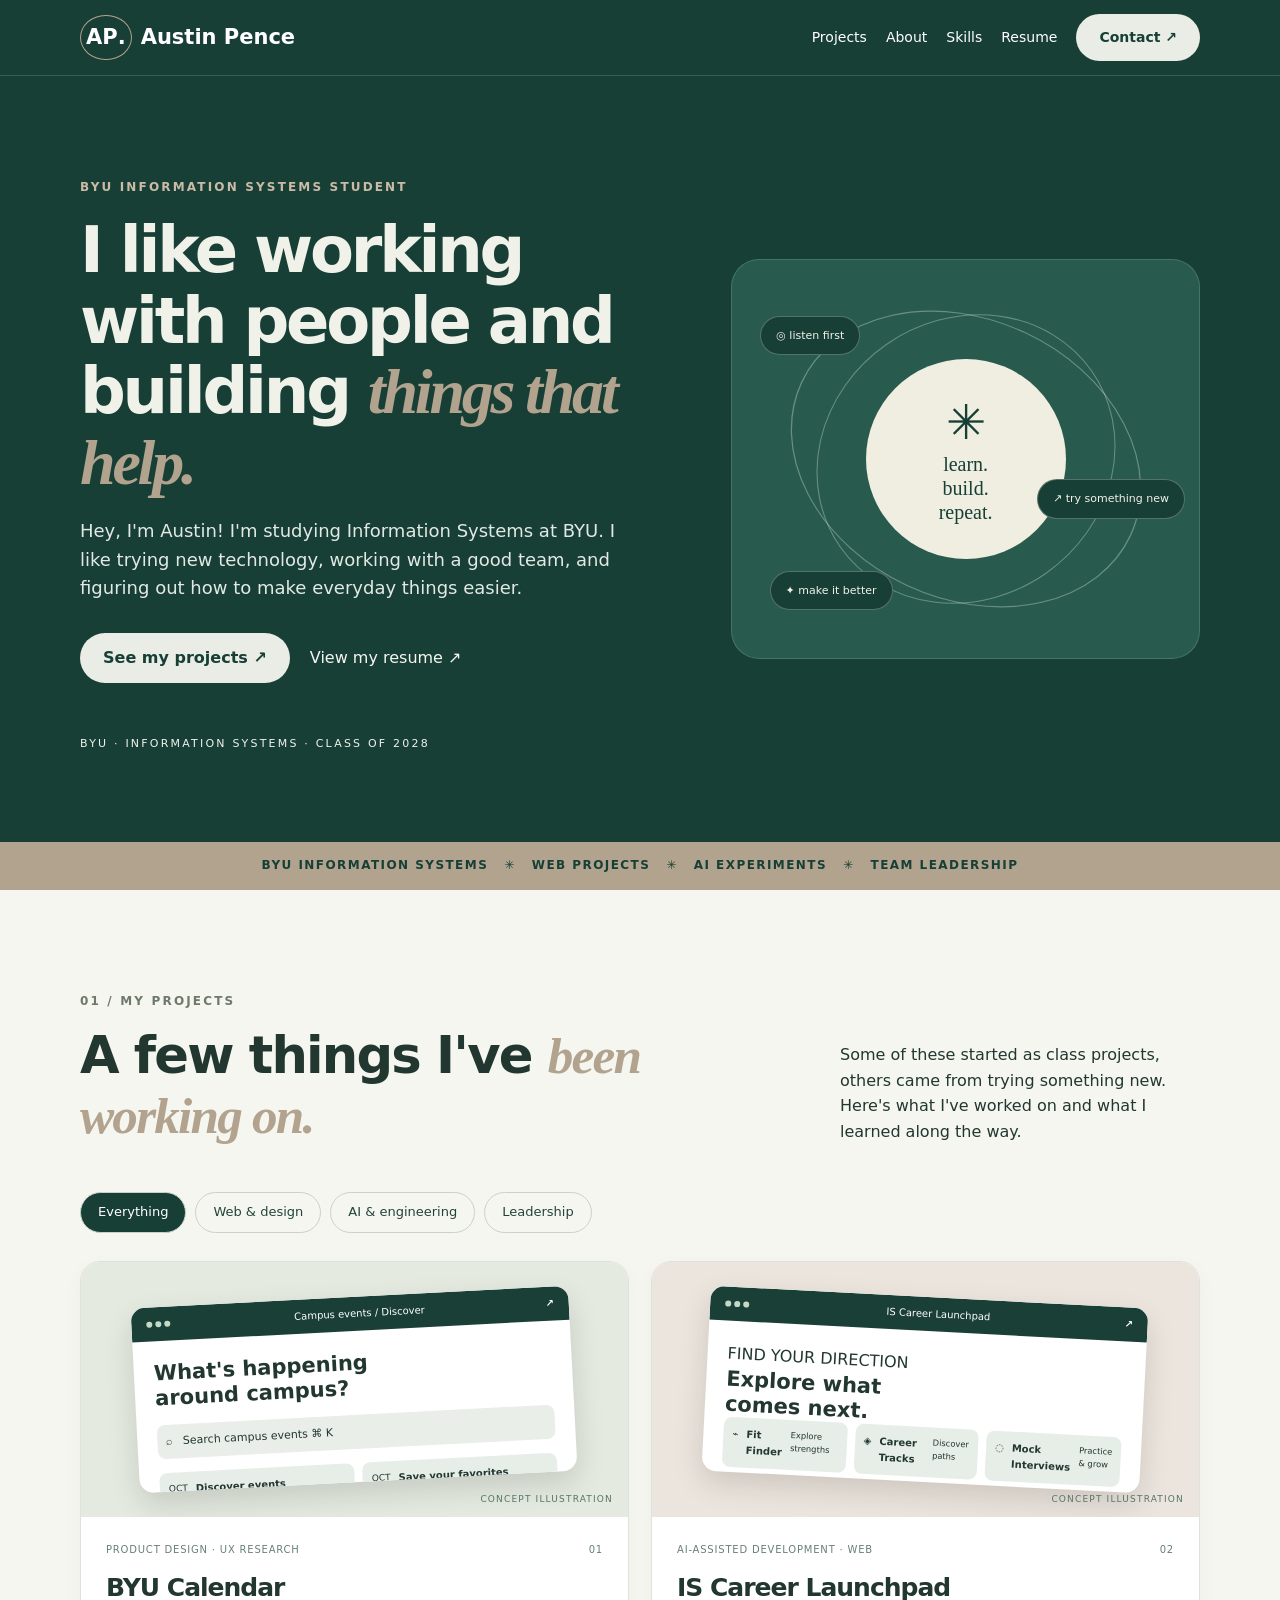
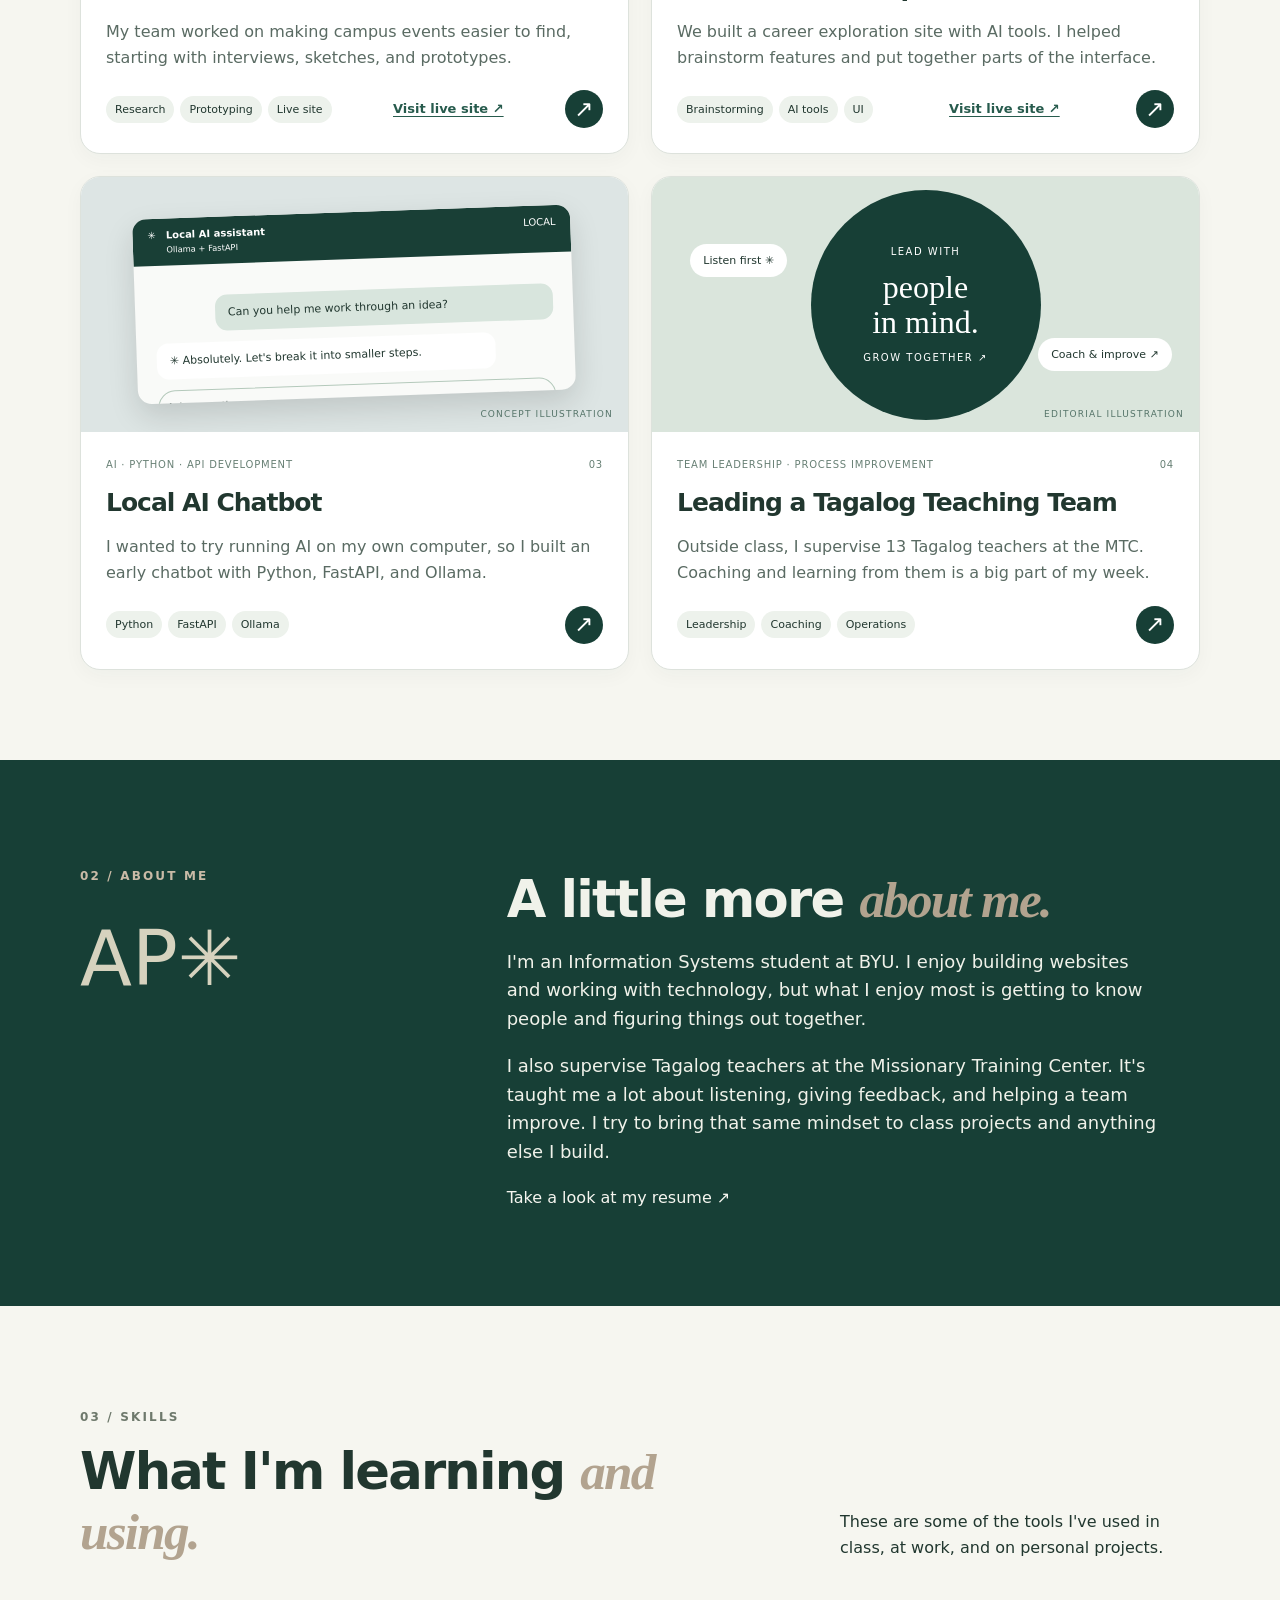
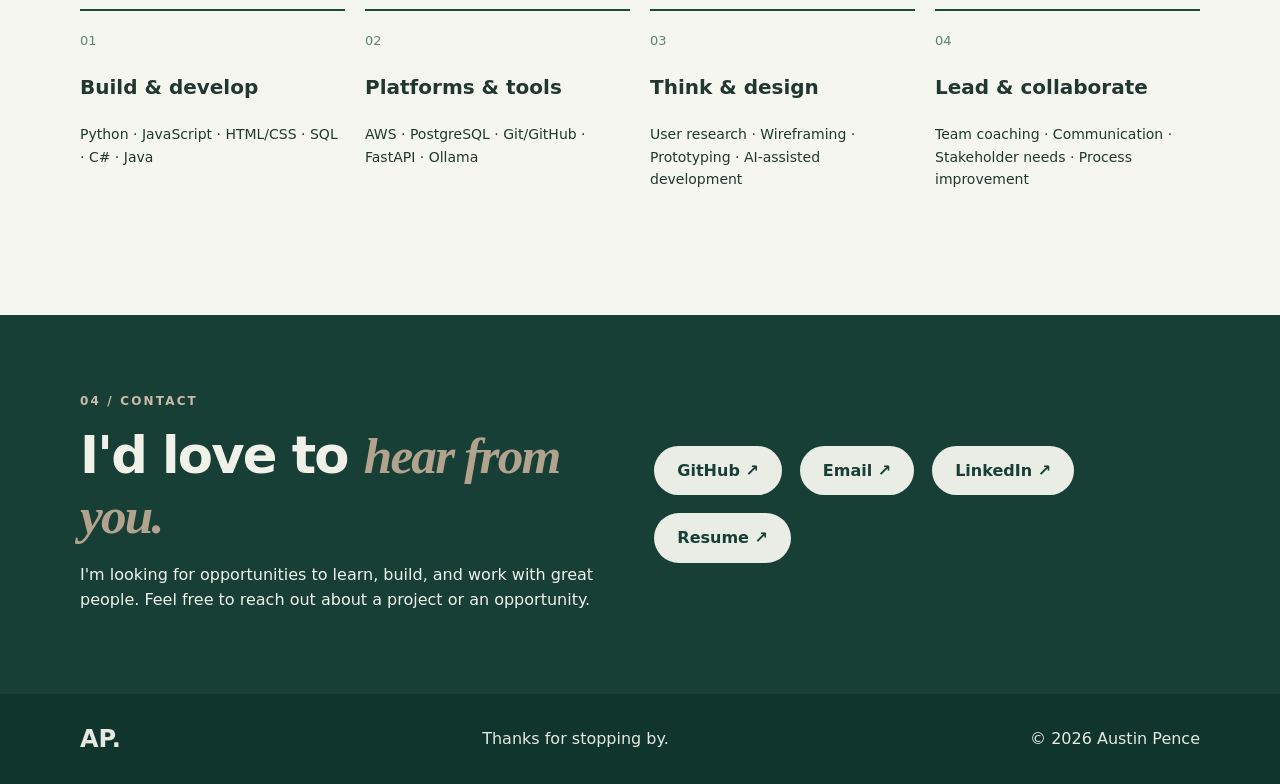
==== commit 3d8df7c2: "Add live project links and simplify homepage details" ====
--- a/index.html
+++ b/index.html
@@ -36,12 +36,12 @@
         <div class="hero-art" aria-label="Illustration of connecting ideas, people, and technology" role="img">
           <div class="art-loop art-loop-one"></div><div class="art-loop art-loop-two"></div>
           <div class="art-grid"></div>
-          <div class="art-center"><span class="art-spark">✳</span><span class="art-center-label">where ideas<br>become impact</span></div>
-          <div class="art-note art-note-one"><span class="mini-symbol">◎</span> understand people</div>
-          <div class="art-note art-note-two"><span class="mini-symbol">↗</span> build something useful</div>
-          <div class="art-note art-note-three"><span class="mini-symbol">✦</span> keep improving</div>
+          <div class="art-center"><span class="art-spark">✳</span><span class="art-center-label">learn.<br>build.<br>repeat.</span></div>
+          <div class="art-note art-note-one"><span class="mini-symbol">◎</span> listen first</div>
+          <div class="art-note art-note-two"><span class="mini-symbol">↗</span> try something new</div>
+          <div class="art-note art-note-three"><span class="mini-symbol">✦</span> make it better</div>
           <span class="tiny-plus plus-one">+</span><span class="tiny-plus plus-two">+</span>
-          <span class="art-bottom">A LITTLE CURIOSITY GOES A LONG WAY</span>
+          <span class="art-bottom">STILL LEARNING, ALWAYS BUILDING</span>
         </div>
       </div>
       <div class="hero-marquee" aria-hidden="true"><div class="container marquee-text">BYU INFORMATION SYSTEMS <span>✳</span> WEB PROJECTS <span>✳</span> AI EXPERIMENTS <span>✳</span> TEAM LEADERSHIP</div></div>
@@ -54,11 +54,11 @@
         <div class="project-grid">
           <article class="project-card" data-category="product">
             <div class="project-visual visual-events"><div class="mini-browser events-window"><div class="browser-top"><div class="traffic"><i></i><i></i><i></i></div><span>Campus events / Discover</span><b>↗</b></div><div class="events-content"><div class="events-heading">What's happening<br><strong>around campus?</strong></div><div class="events-search">⌕ &nbsp; Search campus events <span>⌘ K</span></div><div class="events-cards"><div class="fake-event"><span class="fake-date">OCT<br><b>14</b></span><span><b>Discover events</b><small>Find what's happening</small></span></div><div class="fake-event"><span class="fake-date">OCT<br><b>16</b></span><span><b>Save your favorites</b><small>Keep plans together</small></span></div></div></div></div><span class="visual-label">CONCEPT ILLUSTRATION</span></div>
-            <div class="project-info"><div class="project-meta"><span>PRODUCT DESIGN · UX RESEARCH</span><span>01</span></div><h3>BYU Calendar</h3><p>My team worked on making campus events easier to find, starting with interviews, sketches, and prototypes.</p><div class="project-bottom"><div class="tag-row"><span>Research</span><span>Prototyping</span><span>Live site</span></div><a class="circle-link" href="projects/byu-events.html" aria-label="Read BYU Calendar project details">↗</a></div></div>
+            <div class="project-info"><div class="project-meta"><span>PRODUCT DESIGN · UX RESEARCH</span><span>01</span></div><h3>BYU Calendar</h3><p>My team worked on making campus events easier to find, starting with interviews, sketches, and prototypes.</p><div class="project-bottom"><div class="tag-row"><span>Research</span><span>Prototyping</span><span>Live site</span></div><a class="project-live" href="https://byucalendar.com/" target="_blank" rel="noopener noreferrer">Visit live site ↗</a><a class="circle-link" href="projects/byu-events.html" aria-label="Read BYU Calendar project details">↗</a></div></div>
           </article>
           <article class="project-card" data-category="product engineering">
             <div class="project-visual visual-launchpad"><div class="mini-browser launchpad-window"><div class="browser-top"><div class="traffic"><i></i><i></i><i></i></div><span>IS Career Launchpad</span><b>↗</b></div><div class="launchpad-content"><div class="tiny-overline">FIND YOUR DIRECTION</div><div class="launchpad-heading">Explore what<br><strong>comes next.</strong></div><div class="launchpad-tiles"><div><span class="tile-icon">⌁</span><b>Fit Finder</b><small>Explore strengths</small></div><div><span class="tile-icon">◈</span><b>Career Tracks</b><small>Discover paths</small></div><div><span class="tile-icon">◌</span><b>Mock Interviews</b><small>Practice & grow</small></div></div></div></div><span class="visual-label">CONCEPT ILLUSTRATION</span></div>
-            <div class="project-info"><div class="project-meta"><span>AI-ASSISTED DEVELOPMENT · WEB</span><span>02</span></div><h3>IS Career Launchpad</h3><p>We built a career exploration site with AI tools. I helped brainstorm features and put together parts of the interface.</p><div class="project-bottom"><div class="tag-row"><span>Brainstorming</span><span>AI tools</span><span>UI</span></div><a class="circle-link" href="projects/career-launchpad.html" aria-label="Read Career Launchpad case study">↗</a></div></div>
+            <div class="project-info"><div class="project-meta"><span>AI-ASSISTED DEVELOPMENT · WEB</span><span>02</span></div><h3>IS Career Launchpad</h3><p>We built a career exploration site with AI tools. I helped brainstorm features and put together parts of the interface.</p><div class="project-bottom"><div class="tag-row"><span>Brainstorming</span><span>AI tools</span><span>UI</span></div><a class="project-live" href="https://jarin.dev/static/projects/career-launchpad/index.html" target="_blank" rel="noopener noreferrer">Visit live site ↗</a><a class="circle-link" href="projects/career-launchpad.html" aria-label="Read Career Launchpad case study">↗</a></div></div>
           </article>
           <article class="project-card" data-category="engineering">
             <div class="project-visual visual-chatbot"><div class="chat-window"><div class="chat-top"><span class="chat-icon">✳</span><span><b>Local AI assistant</b><small>Ollama + FastAPI</small></span><span class="status-pill">LOCAL</span></div><div class="chat-body"><div class="chat-bubble user-bubble">Can you help me work through an idea?</div><div class="chat-bubble bot-bubble"><span class="spark-small">✳</span> Absolutely. Let's break it into smaller steps.</div><div class="chat-input">Ask a question <span>↗</span></div></div></div><span class="visual-label">CONCEPT ILLUSTRATION</span></div>
--- a/styles.css
+++ b/styles.css
@@ -1 +1,24 @@
-:root{--green:#173f36;--cream:#f0f2ea;--taupe:#b2a38f;--ink:#18372f}*{box-sizing:border-box}html{scroll-behavior:smooth}body{margin:0;font:16px/1.6 "DM Sans",system-ui,sans-serif;background:#f6f6f0;color:#21372f}a{color:inherit}button{font:inherit;cursor:pointer}.container{width:min(1120px,90%);margin:auto}.site-header{background:var(--green);color:#fff;position:sticky;top:0;z-index:10;border-bottom:1px solid #ffffff25}.nav-wrap,.site-nav,.hero-buttons,.filter-list,.project-bottom,.footer-inner,.project-meta{display:flex;align-items:center;gap:24px;justify-content:space-between}.nav-wrap{min-height:75px}.wordmark,.site-nav a{text-decoration:none}.wordmark{font-weight:800;font-size:21px}.wordmark-icon{display:inline-flex;align-items:center;justify-content:center;border:1px solid #b2a38f;padding:5px;margin-right:9px;border-radius:50%}.site-nav a{font-size:14px}.nav-contact,.button{border-radius:50px;padding:12px 23px;background:#e9ede6;color:var(--green);font-weight:700;text-decoration:none;display:inline-block}.menu-toggle{display:none}.hero,.about-section,.contact-section{background:var(--green);color:#f0f2ea}.hero-grid{display:grid;grid-template-columns:1.1fr .9fr;gap:7%;align-items:center;padding:90px 0}.eyebrow{font-size:12px;text-transform:uppercase;letter-spacing:.18em;font-weight:800;color:#cabba7}.hero h1{font-size:clamp(38px,5vw,68px);line-height:1.1;letter-spacing:-.05em;margin:18px 0}.hero h1 em,.section h2 em,.about-copy em,.contact-box em{color:#b2a38f;font-family:Georgia,serif}.hero-description{font-size:18px;max-width:560px;color:#e2e9e4}.hero-buttons{justify-content:flex-start;flex-wrap:wrap;margin:30px 0}.light-link{color:#f6f6f0;text-decoration:none}.hero-caption{margin-top:52px;font-size:11px;letter-spacing:.2em}.hero-art{background:#285b4e;min-height:400px;border:1px solid #8cbbab44;border-radius:28px;position:relative;display:flex;align-items:center;justify-content:center;overflow:hidden}.art-loop{position:absolute;width:280px;height:280px;border:1px solid #e5eee558;border-radius:50%;transform:rotate(25deg) scaleX(1.3)}.art-loop-two{transform:rotate(-35deg) scaleX(1.1)}.art-center{text-align:center;z-index:1;width:200px;height:200px;background:#efeee1;color:var(--green);border-radius:50%;display:flex;flex-direction:column;justify-content:center;font-size:20px;font-family:Georgia,serif;line-height:1.2}.art-spark{font-size:48px}.art-note{position:absolute;background:#173f36;padding:10px 15px;border:1px solid #d1d8c655;border-radius:25px;font-size:11px;z-index:2}.art-note-one{top:14%;left:6%}.art-note-two{right:3%;top:55%}.art-note-three{bottom:12%;left:8%}.tiny-plus,.art-bottom{display:none}.hero-marquee{background:#b2a38f;color:#173f36;font-size:12px;letter-spacing:.12em;font-weight:800;padding:14px 0}.marquee-text{display:flex;justify-content:center;gap:16px;flex-wrap:wrap}.section{padding:90px 0}.section-intro{display:flex;justify-content:space-between;gap:60px;align-items:end;margin-bottom:32px}.section-intro h2,.about-copy h2,.contact-box h2{font-size:clamp(32px,4vw,52px);line-height:1.15;letter-spacing:-.035em;margin:15px 0}.section-intro>p{max-width:360px}.dark-eyebrow{color:#6e796c}.filter-list{justify-content:flex-start;flex-wrap:wrap;gap:9px;margin-bottom:28px}.filter-chip{border:1px solid #c9d2c9;border-radius:30px;padding:9px 17px;background:transparent;color:#23443a;font-size:13px}.filter-chip.active{background:#173f36;color:white}.project-grid{display:grid;grid-template-columns:1fr 1fr;gap:22px}.project-card{background:#fff;border:1px solid #dde2dc;border-radius:20px;overflow:hidden;box-shadow:0 6px 20px #173f3609}.project-card[hidden]{display:none}.project-visual{height:255px;position:relative;display:flex;align-items:center;justify-content:center;overflow:hidden;padding:30px}.visual-events{background:#e4eae0}.visual-launchpad{background:#ece5dd}.visual-chatbot{background:#dde5e4}.visual-leadership{background:#dae5dc}.visual-label{position:absolute;bottom:11px;right:15px;font-size:9px;letter-spacing:.13em;color:#557469}.mini-browser,.chat-window{width:90%;height:95%;background:white;border-radius:14px;overflow:hidden;box-shadow:0 12px 30px #00000022;transform:rotate(-3deg)}.launchpad-window{transform:rotate(3deg)}.browser-top,.chat-top{background:#193f36;color:white;padding:9px 15px;display:flex;justify-content:space-between;font-size:10px}.traffic i{display:inline-block;background:#c3d9c6;width:6px;height:6px;border-radius:50%;margin-right:3px}.events-content,.launchpad-content,.chat-body{padding:20px}.events-heading,.launchpad-heading{font-size:21px;line-height:1.2;font-weight:700}.events-search{background:#e9eee9;padding:8px;margin:14px 0;border-radius:8px;font-size:11px}.events-cards,.launchpad-tiles{display:flex;gap:8px}.fake-event,.launchpad-tiles>div{background:#e7eee8;padding:9px;border-radius:8px;display:flex;gap:8px;flex:1;font-size:10px}.fake-event small,.launchpad-tiles small{display:block}.fake-date{font-size:9px}.chat-window{background:#f9faf8;transform:rotate(-2deg)}.chat-top{justify-content:flex-start;gap:10px}.chat-top small{display:block}.status-pill{margin-left:auto}.chat-bubble{padding:9px 13px;margin:11px 0;border-radius:12px;font-size:11px;max-width:85%}.user-bubble{margin-left:auto;background:#d8e5dd}.bot-bubble{background:white}.chat-input{border:1px solid #b4c9bb;border-radius:20px;padding:8px;font-size:10px}.leadership-circle{width:230px;height:230px;border-radius:50%;background:#173f36;color:white;display:flex;flex-direction:column;align-items:center;justify-content:center;text-align:center}.leadership-circle strong{font:32px/1.1 Georgia,serif}.leadership-circle span{font-size:10px;letter-spacing:.15em;margin:10px}.leadership-note{position:absolute;background:white;border-radius:20px;padding:8px 13px;font-size:11px}.note-left{left:7%;top:26%}.note-right{right:5%;bottom:24%}.project-info{padding:25px}.project-meta{color:#688075;font-size:10px;letter-spacing:.08em}.project-info h3{font-size:25px;letter-spacing:-.04em;line-height:1.2;margin:15px 0 8px}.project-info p{color:#5a6b63}.project-bottom{gap:8px;margin-top:20px}.tag-row{display:flex;flex-wrap:wrap;gap:6px}.tag-row span{background:#edf2ec;border-radius:20px;padding:5px 9px;font-size:11px}.circle-link{width:38px;height:38px;display:grid;place-items:center;background:#173f36;color:white;border-radius:50%;text-decoration:none;font-size:23px}.about-section{padding:95px 0}.about-grid{display:grid;grid-template-columns:1fr 2fr;gap:80px}.about-emblem{font-size:76px;color:#d6d2be}.about-copy p{font-size:18px;max-width:650px}.skills-grid{display:grid;grid-template-columns:repeat(4,1fr);gap:20px}.skill-group{border-top:2px solid #1a493b;padding:20px 0}.skill-no{font-size:13px;color:#648075}.skill-group h3{font-size:20px}.skill-group p{font-size:14px}.contact-section{padding:65px 0}.contact-box{position:relative;display:flex;justify-content:space-between;gap:30px;align-items:center}.contact-box p{max-width:560px}.contact-actions{display:flex;gap:18px;flex-wrap:wrap}.contact-setup{font-size:13px}.contact-decoration{display:none}.site-footer{background:#10352d;color:#e6e9e0;padding:26px 0}.footer-brand{font-size:24px;font-weight:800;text-decoration:none}.skip-link{position:absolute;left:-9999px}.skip-link:focus{left:12px;top:12px;background:white;color:black;z-index:100}a:focus-visible,button:focus-visible{outline:3px solid #d8ab6e;outline-offset:3px}button:hover,a:hover{opacity:.83}@media(max-width:760px){.hero-grid,.project-grid,.about-grid,.skills-grid{grid-template-columns:1fr}.hero-grid{padding:60px 0}.hero-art{min-height:290px}.section{padding:55px 0}.section-intro,.contact-box{display:block}.section-intro>p{max-width:none}.project-visual{height:235px}.skills-grid{grid-template-columns:1fr 1fr}.menu-toggle{display:block;background:transparent;border:1px solid #b4cabe;color:white;padding:10px;border-radius:8px}.menu-toggle span{display:block;width:22px;height:2px;background:white;margin:4px}.site-nav{display:none;position:absolute;top:75px;left:0;right:0;background:#173f36;padding:20px;flex-direction:column}.site-nav.is-open{display:flex}.contact-actions{margin-top:28px}.about-grid{gap:15px}.about-emblem{display:none}}@media(max-width:450px){.skills-grid{grid-template-columns:1fr}.hero h1{font-size:42px}.hero-art{min-height:270px}}@media(prefers-reduced-motion:reduce){html{scroll-behavior:auto}}+:root{--green:#173f36;--cream:#f0f2ea;--taupe:#b2a38f;--ink:#18372f}*{box-sizing:border-box}html{scroll-behavior:smooth}body{margin:0;font:16px/1.6 "DM Sans",system-ui,sans-serif;background:#f6f6f0;color:#21372f}a{color:inherit}button{font:inherit;cursor:pointer}.container{width:min(1120px,90%);margin:auto}.site-header{background:var(--green);color:#fff;position:sticky;top:0;z-index:10;border-bottom:1px solid #ffffff25}.nav-wrap,.site-nav,.hero-buttons,.filter-list,.project-bottom,.footer-inner,.project-meta{display:flex;align-items:center;gap:24px;justify-content:space-between}.nav-wrap{min-height:75px}.wordmark,.site-nav a{text-decoration:none}.wordmark{font-weight:800;font-size:21px}.wordmark-icon{display:inline-flex;align-items:center;justify-content:center;border:1px solid #b2a38f;padding:5px;margin-right:9px;border-radius:50%}.site-nav a{font-size:14px}.nav-contact,.button{border-radius:50px;padding:12px 23px;background:#e9ede6;color:var(--green);font-weight:700;text-decoration:none;display:inline-block}.menu-toggle{display:none}.hero,.about-section,.contact-section{background:var(--green);color:#f0f2ea}.hero-grid{display:grid;grid-template-columns:1.1fr .9fr;gap:7%;align-items:center;padding:90px 0}.eyebrow{font-size:12px;text-transform:uppercase;letter-spacing:.18em;font-weight:800;color:#cabba7}.hero h1{font-size:clamp(38px,5vw,68px);line-height:1.1;letter-spacing:-.05em;margin:18px 0}.hero h1 em,.section h2 em,.about-copy em,.contact-box em{color:#b2a38f;font-family:Georgia,serif}.hero-description{font-size:18px;max-width:560px;color:#e2e9e4}.hero-buttons{justify-content:flex-start;flex-wrap:wrap;margin:30px 0}.light-link{color:#f6f6f0;text-decoration:none}.hero-caption{margin-top:52px;font-size:11px;letter-spacing:.2em}.hero-art{background:#285b4e;min-height:400px;border:1px solid #8cbbab44;border-radius:28px;position:relative;display:flex;align-items:center;justify-content:center;overflow:hidden}.art-loop{position:absolute;width:280px;height:280px;border:1px solid #e5eee558;border-radius:50%;transform:rotate(25deg) scaleX(1.3)}.art-loop-two{transform:rotate(-35deg) scaleX(1.1)}.art-center{text-align:center;z-index:1;width:200px;height:200px;background:#efeee1;color:var(--green);border-radius:50%;display:flex;flex-direction:column;justify-content:center;font-size:20px;font-family:Georgia,serif;line-height:1.2}.art-spark{font-size:48px}.art-note{position:absolute;background:#173f36;padding:10px 15px;border:1px solid #d1d8c655;border-radius:25px;font-size:11px;z-index:2}.art-note-one{top:14%;left:6%}.art-note-two{right:3%;top:55%}.art-note-three{bottom:12%;left:8%}.tiny-plus,.art-bottom{display:none}.hero-marquee{background:#b2a38f;color:#173f36;font-size:12px;letter-spacing:.12em;font-weight:800;padding:14px 0}.marquee-text{display:flex;justify-content:center;gap:16px;flex-wrap:wrap}.section{padding:90px 0}.section-intro{display:flex;justify-content:space-between;gap:60px;align-items:end;margin-bottom:32px}.section-intro h2,.about-copy h2,.contact-box h2{font-size:clamp(32px,4vw,52px);line-height:1.15;letter-spacing:-.035em;margin:15px 0}.section-intro>p{max-width:360px}.dark-eyebrow{color:#6e796c}.filter-list{justify-content:flex-start;flex-wrap:wrap;gap:9px;margin-bottom:28px}.filter-chip{border:1px solid #c9d2c9;border-radius:30px;padding:9px 17px;background:transparent;color:#23443a;font-size:13px}.filter-chip.active{background:#173f36;color:white}.project-grid{display:grid;grid-template-columns:1fr 1fr;gap:22px}.project-card{background:#fff;border:1px solid #dde2dc;border-radius:20px;overflow:hidden;box-shadow:0 6px 20px #173f3609}.project-card[hidden]{display:none}.project-visual{height:255px;position:relative;display:flex;align-items:center;justify-content:center;overflow:hidden;padding:30px}.visual-events{background:#e4eae0}.visual-launchpad{background:#ece5dd}.visual-chatbot{background:#dde5e4}.visual-leadership{background:#dae5dc}.visual-label{position:absolute;bottom:11px;right:15px;font-size:9px;letter-spacing:.13em;color:#557469}.mini-browser,.chat-window{width:90%;height:95%;background:white;border-radius:14px;overflow:hidden;box-shadow:0 12px 30px #00000022;transform:rotate(-3deg)}.launchpad-window{transform:rotate(3deg)}.browser-top,.chat-top{background:#193f36;color:white;padding:9px 15px;display:flex;justify-content:space-between;font-size:10px}.traffic i{display:inline-block;background:#c3d9c6;width:6px;height:6px;border-radius:50%;margin-right:3px}.events-content,.launchpad-content,.chat-body{padding:20px}.events-heading,.launchpad-heading{font-size:21px;line-height:1.2;font-weight:700}.events-search{background:#e9eee9;padding:8px;margin:14px 0;border-radius:8px;font-size:11px}.events-cards,.launchpad-tiles{display:flex;gap:8px}.fake-event,.launchpad-tiles>div{background:#e7eee8;padding:9px;border-radius:8px;display:flex;gap:8px;flex:1;font-size:10px}.fake-event small,.launchpad-tiles small{display:block}.fake-date{font-size:9px}.chat-window{background:#f9faf8;transform:rotate(-2deg)}.chat-top{justify-content:flex-start;gap:10px}.chat-top small{display:block}.status-pill{margin-left:auto}.chat-bubble{padding:9px 13px;margin:11px 0;border-radius:12px;font-size:11px;max-width:85%}.user-bubble{margin-left:auto;background:#d8e5dd}.bot-bubble{background:white}.chat-input{border:1px solid #b4c9bb;border-radius:20px;padding:8px;font-size:10px}.leadership-circle{width:230px;height:230px;border-radius:50%;background:#173f36;color:white;display:flex;flex-direction:column;align-items:center;justify-content:center;text-align:center}.leadership-circle strong{font:32px/1.1 Georgia,serif}.leadership-circle span{font-size:10px;letter-spacing:.15em;margin:10px}.leadership-note{position:absolute;background:white;border-radius:20px;padding:8px 13px;font-size:11px}.note-left{left:7%;top:26%}.note-right{right:5%;bottom:24%}.project-info{padding:25px}.project-meta{color:#688075;font-size:10px;letter-spacing:.08em}.project-info h3{font-size:25px;letter-spacing:-.04em;line-height:1.2;margin:15px 0 8px}.project-info p{color:#5a6b63}.project-bottom{gap:8px;margin-top:20px}.tag-row{display:flex;flex-wrap:wrap;gap:6px}.tag-row span{background:#edf2ec;border-radius:20px;padding:5px 9px;font-size:11px}.circle-link{width:38px;height:38px;display:grid;place-items:center;background:#173f36;color:white;border-radius:50%;text-decoration:none;font-size:23px}.about-section{padding:95px 0}.about-grid{display:grid;grid-template-columns:1fr 2fr;gap:80px}.about-emblem{font-size:76px;color:#d6d2be}.about-copy p{font-size:18px;max-width:650px}.skills-grid{display:grid;grid-template-columns:repeat(4,1fr);gap:20px}.skill-group{border-top:2px solid #1a493b;padding:20px 0}.skill-no{font-size:13px;color:#648075}.skill-group h3{font-size:20px}.skill-group p{font-size:14px}.contact-section{padding:65px 0}.contact-box{position:relative;display:flex;justify-content:space-between;gap:30px;align-items:center}.contact-box p{max-width:560px}.contact-actions{display:flex;gap:18px;flex-wrap:wrap}.contact-setup{font-size:13px}.contact-decoration{display:none}.site-footer{background:#10352d;color:#e6e9e0;padding:26px 0}.footer-brand{font-size:24px;font-weight:800;text-decoration:none}.skip-link{position:absolute;left:-9999px}.skip-link:focus{left:12px;top:12px;background:white;color:black;z-index:100}a:focus-visible,button:focus-visible{outline:3px solid #d8ab6e;outline-offset:3px}button:hover,a:hover{opacity:.83}@media(max-width:760px){.hero-grid,.project-grid,.about-grid,.skills-grid{grid-template-columns:1fr}.hero-grid{padding:60px 0}.hero-art{min-height:290px}.section{padding:55px 0}.section-intro,.contact-box{display:block}.section-intro>p{max-width:none}.project-visual{height:235px}.skills-grid{grid-template-columns:1fr 1fr}.menu-toggle{display:block;background:transparent;border:1px solid #b4cabe;color:white;padding:10px;border-radius:8px}.menu-toggle span{display:block;width:22px;height:2px;background:white;margin:4px}.site-nav{display:none;position:absolute;top:75px;left:0;right:0;background:#173f36;padding:20px;flex-direction:column}.site-nav.is-open{display:flex}.contact-actions{margin-top:28px}.about-grid{gap:15px}.about-emblem{display:none}}@media(max-width:450px){.skills-grid{grid-template-columns:1fr}.hero h1{font-size:42px}.hero-art{min-height:270px}}@media(prefers-reduced-motion:reduce){html{scroll-behavior:auto}}
+
+/* Project details and finishing touches */
+.detail-nav{display:flex;gap:24px;align-items:center}
+.detail-nav a{color:#f0f2ea;text-decoration:none;font-size:14px}
+.detail-hero .container{padding-top:78px;padding-bottom:72px}
+.detail-hero h1{font-size:clamp(38px,5.8vw,66px);line-height:1.08;letter-spacing:-.045em;margin:15px 0 21px;max-width:850px}
+.detail-hero-actions{display:flex;gap:23px;flex-wrap:wrap;align-items:center;margin-top:30px}
+.detail-hero-actions .button{color:#173f36}
+.case-layout{display:grid;grid-template-columns:minmax(0,1fr) 265px;gap:70px;align-items:start}
+.case-content section{margin-bottom:36px}
+.case-content h2{font-size:clamp(24px,3vw,33px);letter-spacing:-.025em;margin:0 0 10px}
+.case-content p{font-size:17px;line-height:1.7;color:#4f6258;max-width:650px}
+.case-aside{background:#e9eee7;padding:25px;border-radius:16px;font-size:14px;line-height:1.65}
+.case-aside .tag-row{margin:18px 0}
+.case-aside a,.back-link{color:#173f36;font-weight:700;text-decoration:underline;text-underline-offset:4px}
+.back-link{display:inline-block;margin-top:15px}
+.project-bottom{flex-wrap:wrap}
+.project-live{font-size:13px;font-weight:700;color:#275b4d;text-decoration:underline;text-underline-offset:3px;white-space:nowrap}
+.contact-actions .button{white-space:nowrap}
+.site-nav{gap:19px}
+.hero-buttons{gap:20px}
+@media(max-width:760px){.case-layout{grid-template-columns:1fr;gap:20px}.detail-hero .container{padding-top:55px;padding-bottom:50px}.detail-nav{gap:13px;flex-wrap:wrap;justify-content:flex-end}.detail-nav a{font-size:12px}.case-aside{padding:20px}}
+@media(max-width:450px){.contact-actions{gap:10px}.contact-actions .button{font-size:13px;padding:10px 15px}.project-bottom{gap:12px}.detail-nav a{font-size:11px}}
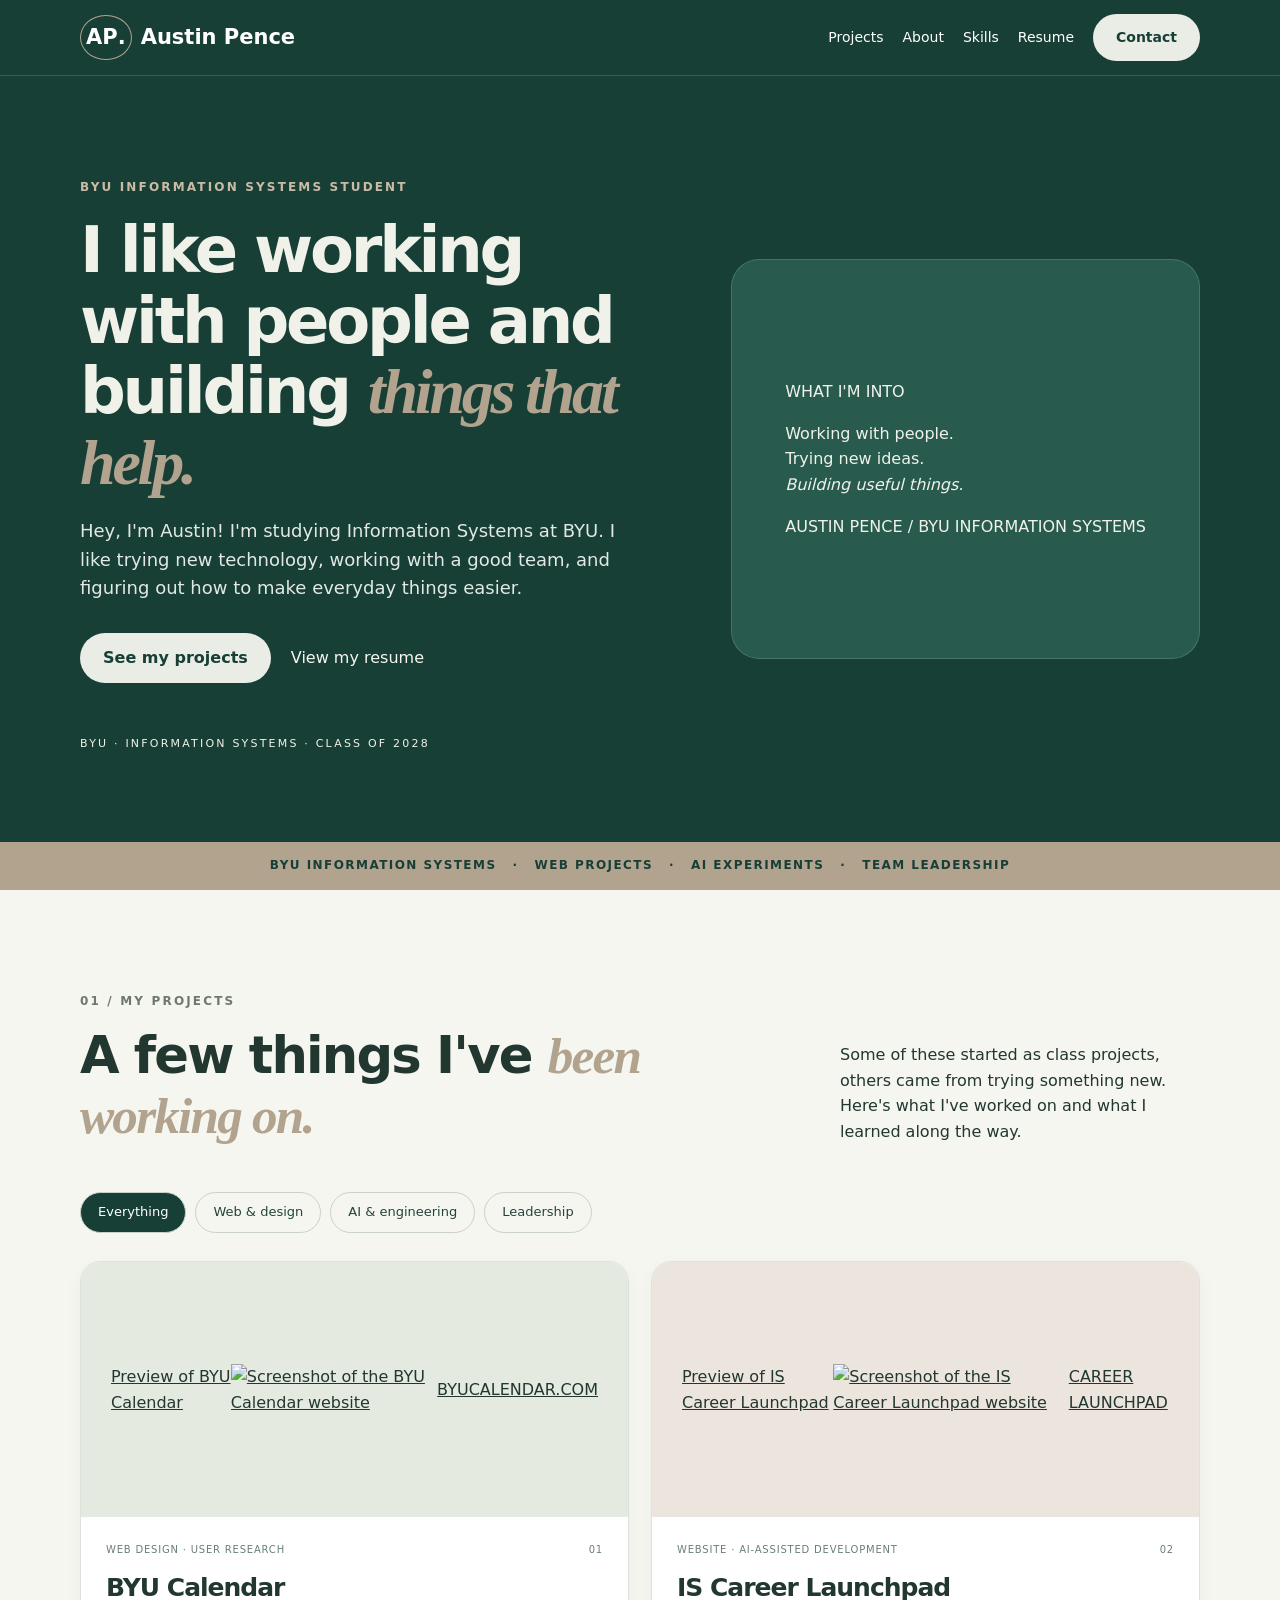
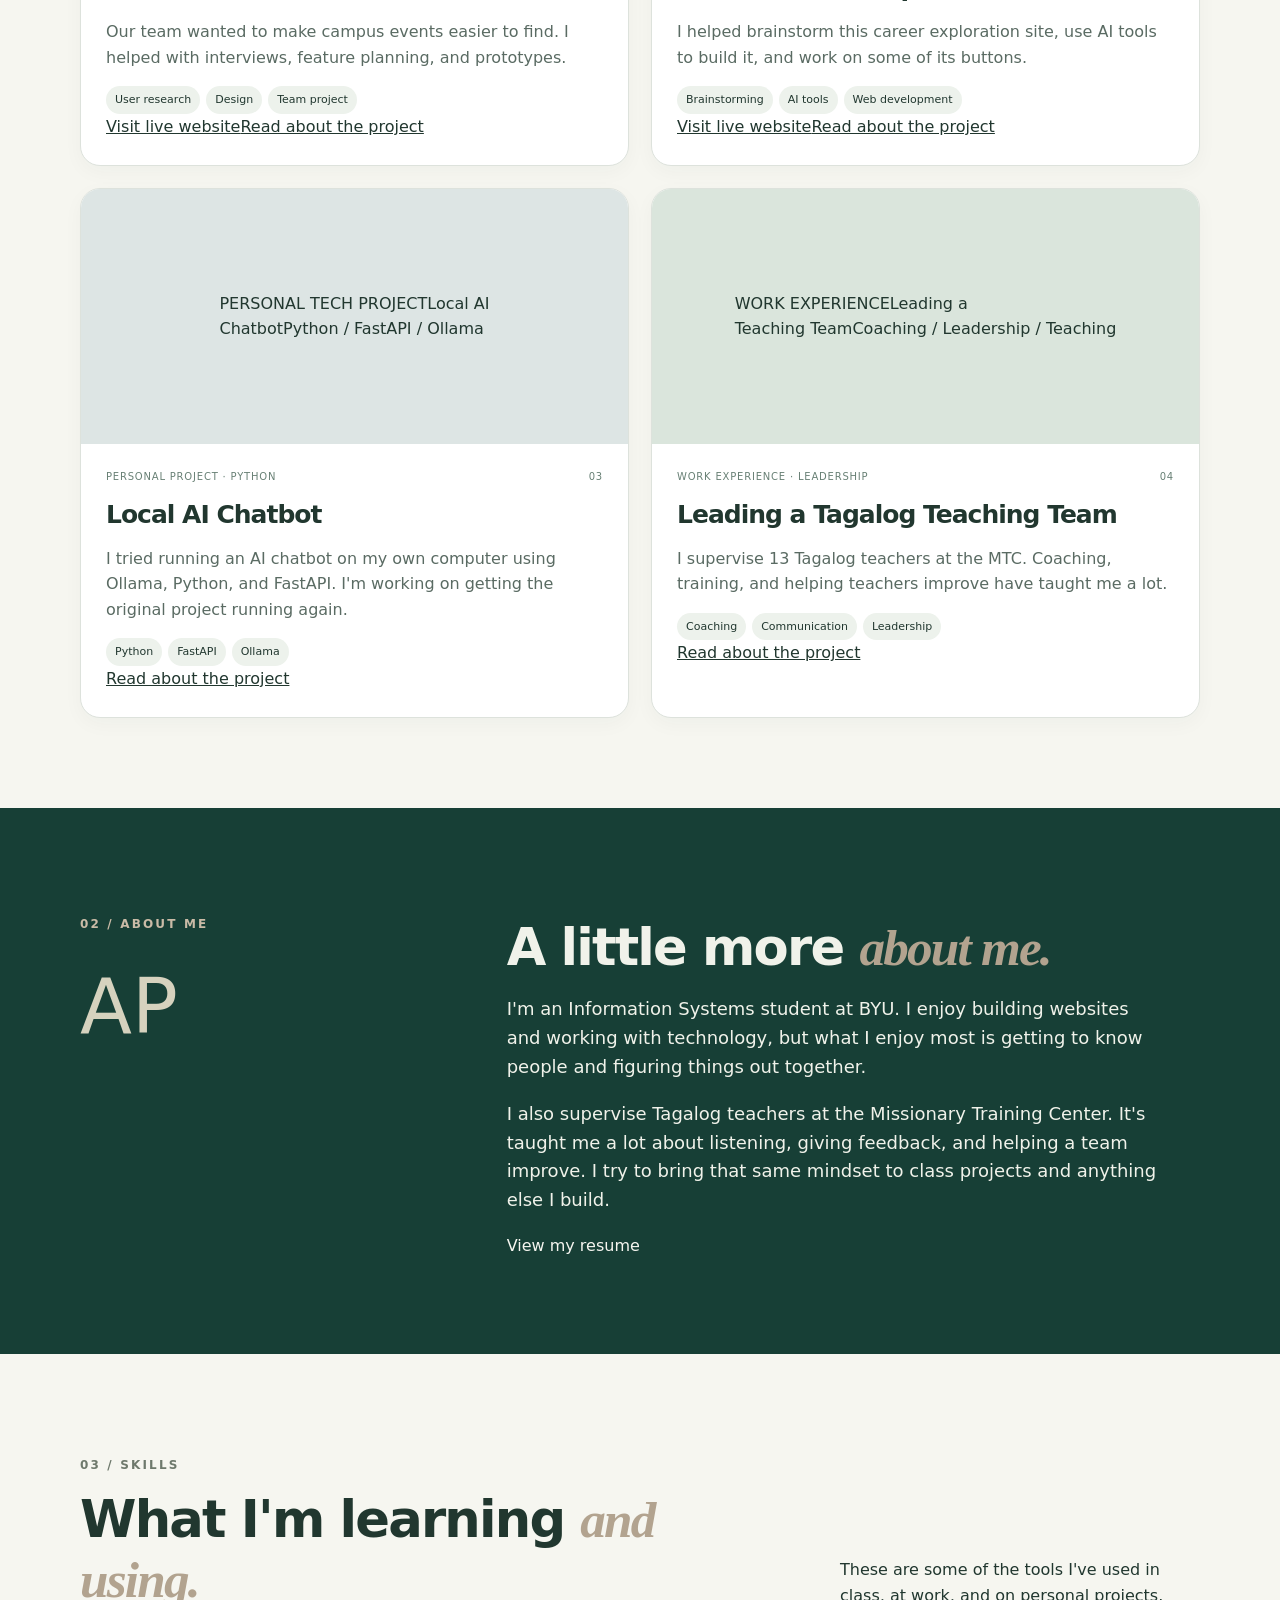
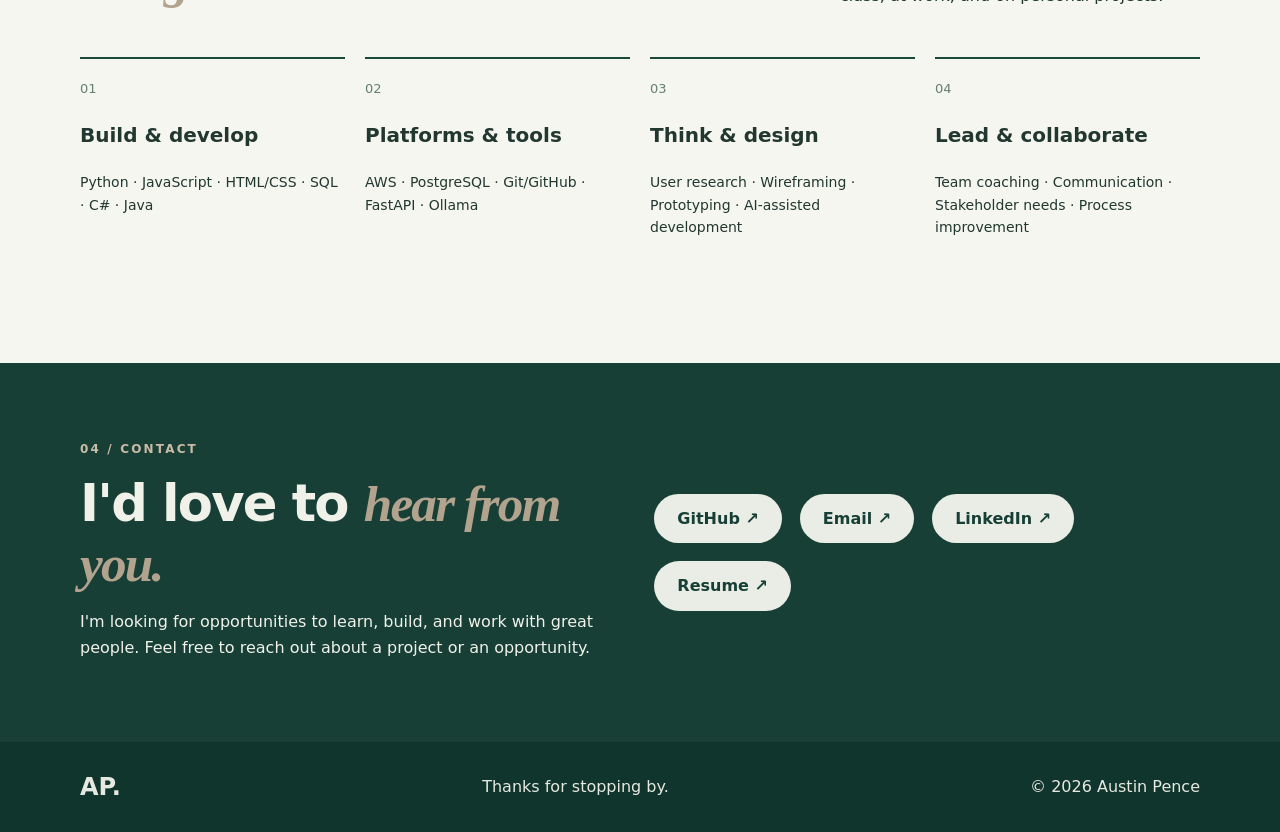
==== commit e4a51b9d: "Replace mockups with real website screenshot previews and clear visit buttons" ====
--- a/index.html
+++ b/index.html
@@ -20,7 +20,7 @@
     <div class="container nav-wrap">
       <a class="wordmark" href="#top" aria-label="Austin Pence — home"><span class="wordmark-icon">AP<span>.</span></span><span class="wordmark-name">Austin Pence</span></a>
       <button class="menu-toggle" type="button" aria-label="Open navigation" aria-expanded="false" aria-controls="site-nav"><span></span><span></span><span></span></button>
-      <nav id="site-nav" class="site-nav" aria-label="Primary navigation"><a href="#work">Projects</a><a href="#about">About</a><a href="#skills">Skills</a><a href="resume.html">Resume</a><a href="#contact" class="nav-contact">Contact <span aria-hidden="true">↗</span></a></nav>
+      <nav id="site-nav" class="site-nav" aria-label="Primary navigation"><a href="#work">Projects</a><a href="#about">About</a><a href="#skills">Skills</a><a href="resume.html">Resume</a><a href="#contact" class="nav-contact">Contact</a></nav>
     </div>
   </header>
   <main id="main">
@@ -30,21 +30,12 @@
           <p class="eyebrow eyebrow-light"><span class="dot"></span> BYU INFORMATION SYSTEMS STUDENT</p>
           <h1 id="hero-title">I like working with people and building <em>things that help.</em></h1>
           <p class="hero-description">Hey, I'm Austin! I'm studying Information Systems at BYU. I like trying new technology, working with a good team, and figuring out how to make everyday things easier.</p>
-          <div class="hero-buttons"><a class="button button-cream" href="#work">See my projects <span aria-hidden="true">↗</span></a><a class="text-link light-link" href="resume.html">View my resume <span aria-hidden="true">↗</span></a></div>
+          <div class="hero-buttons"><a class="button button-cream" href="#work">See my projects</a><a class="text-link light-link" href="resume.html">View my resume</a></div>
           <div class="hero-caption"><span class="caption-rule"></span> BYU · INFORMATION SYSTEMS · CLASS OF 2028</div>
         </div>
-        <div class="hero-art" aria-label="Illustration of connecting ideas, people, and technology" role="img">
-          <div class="art-loop art-loop-one"></div><div class="art-loop art-loop-two"></div>
-          <div class="art-grid"></div>
-          <div class="art-center"><span class="art-spark">✳</span><span class="art-center-label">learn.<br>build.<br>repeat.</span></div>
-          <div class="art-note art-note-one"><span class="mini-symbol">◎</span> listen first</div>
-          <div class="art-note art-note-two"><span class="mini-symbol">↗</span> try something new</div>
-          <div class="art-note art-note-three"><span class="mini-symbol">✦</span> make it better</div>
-          <span class="tiny-plus plus-one">+</span><span class="tiny-plus plus-two">+</span>
-          <span class="art-bottom">STILL LEARNING, ALWAYS BUILDING</span>
-        </div>
+        <div class="hero-art hero-simple" aria-hidden="true"><div class="hero-simple-inner"><p class="hero-simple-eyebrow">WHAT I'M INTO</p><p class="hero-simple-headline">Working with people.<br>Trying new ideas.<br><em>Building useful things.</em></p><p class="hero-simple-bottom">AUSTIN PENCE / BYU INFORMATION SYSTEMS</p></div></div>
       </div>
-      <div class="hero-marquee" aria-hidden="true"><div class="container marquee-text">BYU INFORMATION SYSTEMS <span>✳</span> WEB PROJECTS <span>✳</span> AI EXPERIMENTS <span>✳</span> TEAM LEADERSHIP</div></div>
+      <div class="hero-marquee" aria-hidden="true"><div class="container marquee-text">BYU INFORMATION SYSTEMS <span>·</span> WEB PROJECTS <span>·</span> AI EXPERIMENTS <span>·</span> TEAM LEADERSHIP</div></div>
     </section>
 
     <section class="section work-section" id="work" aria-labelledby="work-title">
@@ -53,30 +44,54 @@
         <div class="filter-list" role="group" aria-label="Filter projects"><button class="filter-chip active" data-filter="all" type="button" aria-pressed="true">Everything</button><button class="filter-chip" data-filter="product" type="button" aria-pressed="false">Web & design</button><button class="filter-chip" data-filter="engineering" type="button" aria-pressed="false">AI & engineering</button><button class="filter-chip" data-filter="leadership" type="button" aria-pressed="false">Leadership</button></div>
         <div class="project-grid">
           <article class="project-card" data-category="product">
-            <div class="project-visual visual-events"><div class="mini-browser events-window"><div class="browser-top"><div class="traffic"><i></i><i></i><i></i></div><span>Campus events / Discover</span><b>↗</b></div><div class="events-content"><div class="events-heading">What's happening<br><strong>around campus?</strong></div><div class="events-search">⌕ &nbsp; Search campus events <span>⌘ K</span></div><div class="events-cards"><div class="fake-event"><span class="fake-date">OCT<br><b>14</b></span><span><b>Discover events</b><small>Find what's happening</small></span></div><div class="fake-event"><span class="fake-date">OCT<br><b>16</b></span><span><b>Save your favorites</b><small>Keep plans together</small></span></div></div></div></div><span class="visual-label">CONCEPT ILLUSTRATION</span></div>
-            <div class="project-info"><div class="project-meta"><span>PRODUCT DESIGN · UX RESEARCH</span><span>01</span></div><h3>BYU Calendar</h3><p>My team worked on making campus events easier to find, starting with interviews, sketches, and prototypes.</p><div class="project-bottom"><div class="tag-row"><span>Research</span><span>Prototyping</span><span>Live site</span></div><a class="project-live" href="https://byucalendar.com/" target="_blank" rel="noopener noreferrer">Visit live site ↗</a><a class="circle-link" href="projects/byu-events.html" aria-label="Read BYU Calendar project details">↗</a></div></div>
+            <a class="project-visual screenshot-visual visual-events" href="https://byucalendar.com/" target="_blank" rel="noopener noreferrer" aria-label="Open BYU Calendar website"><span class="screenshot-fallback">Preview of BYU Calendar</span><img class="site-screenshot" src="https://image.thum.io/get/width/1200/crop/800/maxAge/72/https://byucalendar.com/" alt="Screenshot of the BYU Calendar website" loading="lazy" referrerpolicy="no-referrer"><span class="screenshot-label">BYUCALENDAR.COM</span></a>
+            <div class="project-info">
+              <div class="project-meta"><span>WEB DESIGN · USER RESEARCH</span><span>01</span></div>
+              <h3>BYU Calendar</h3>
+              <p>Our team wanted to make campus events easier to find. I helped with interviews, feature planning, and prototypes.</p>
+              <div class="tag-row"><span>User research</span><span>Design</span><span>Team project</span></div>
+              <div class="project-actions"><a class="visit-site-button" href="https://byucalendar.com/" target="_blank" rel="noopener noreferrer">Visit live website</a><a class="project-details-link" href="projects/byu-events.html">Read about the project</a></div>
+            </div>
           </article>
           <article class="project-card" data-category="product engineering">
-            <div class="project-visual visual-launchpad"><div class="mini-browser launchpad-window"><div class="browser-top"><div class="traffic"><i></i><i></i><i></i></div><span>IS Career Launchpad</span><b>↗</b></div><div class="launchpad-content"><div class="tiny-overline">FIND YOUR DIRECTION</div><div class="launchpad-heading">Explore what<br><strong>comes next.</strong></div><div class="launchpad-tiles"><div><span class="tile-icon">⌁</span><b>Fit Finder</b><small>Explore strengths</small></div><div><span class="tile-icon">◈</span><b>Career Tracks</b><small>Discover paths</small></div><div><span class="tile-icon">◌</span><b>Mock Interviews</b><small>Practice & grow</small></div></div></div></div><span class="visual-label">CONCEPT ILLUSTRATION</span></div>
-            <div class="project-info"><div class="project-meta"><span>AI-ASSISTED DEVELOPMENT · WEB</span><span>02</span></div><h3>IS Career Launchpad</h3><p>We built a career exploration site with AI tools. I helped brainstorm features and put together parts of the interface.</p><div class="project-bottom"><div class="tag-row"><span>Brainstorming</span><span>AI tools</span><span>UI</span></div><a class="project-live" href="https://jarin.dev/static/projects/career-launchpad/index.html" target="_blank" rel="noopener noreferrer">Visit live site ↗</a><a class="circle-link" href="projects/career-launchpad.html" aria-label="Read Career Launchpad case study">↗</a></div></div>
+            <a class="project-visual screenshot-visual visual-launchpad" href="https://jarin.dev/static/projects/career-launchpad/index.html" target="_blank" rel="noopener noreferrer" aria-label="Open IS Career Launchpad website"><span class="screenshot-fallback">Preview of IS Career Launchpad</span><img class="site-screenshot" src="https://image.thum.io/get/width/1200/crop/800/maxAge/72/https://jarin.dev/static/projects/career-launchpad/index.html" alt="Screenshot of the IS Career Launchpad website" loading="lazy" referrerpolicy="no-referrer"><span class="screenshot-label">CAREER LAUNCHPAD</span></a>
+            <div class="project-info">
+              <div class="project-meta"><span>WEBSITE · AI-ASSISTED DEVELOPMENT</span><span>02</span></div>
+              <h3>IS Career Launchpad</h3>
+              <p>I helped brainstorm this career exploration site, use AI tools to build it, and work on some of its buttons.</p>
+              <div class="tag-row"><span>Brainstorming</span><span>AI tools</span><span>Web development</span></div>
+              <div class="project-actions"><a class="visit-site-button" href="https://jarin.dev/static/projects/career-launchpad/index.html" target="_blank" rel="noopener noreferrer">Visit live website</a><a class="project-details-link" href="projects/career-launchpad.html">Read about the project</a></div>
+            </div>
           </article>
           <article class="project-card" data-category="engineering">
-            <div class="project-visual visual-chatbot"><div class="chat-window"><div class="chat-top"><span class="chat-icon">✳</span><span><b>Local AI assistant</b><small>Ollama + FastAPI</small></span><span class="status-pill">LOCAL</span></div><div class="chat-body"><div class="chat-bubble user-bubble">Can you help me work through an idea?</div><div class="chat-bubble bot-bubble"><span class="spark-small">✳</span> Absolutely. Let's break it into smaller steps.</div><div class="chat-input">Ask a question <span>↗</span></div></div></div><span class="visual-label">CONCEPT ILLUSTRATION</span></div>
-            <div class="project-info"><div class="project-meta"><span>AI · PYTHON · API DEVELOPMENT</span><span>03</span></div><h3>Local AI Chatbot</h3><p>I wanted to try running AI on my own computer, so I built an early chatbot with Python, FastAPI, and Ollama.</p><div class="project-bottom"><div class="tag-row"><span>Python</span><span>FastAPI</span><span>Ollama</span></div><a class="circle-link" href="projects/ollama-chatbot.html" aria-label="Read AI Chatbot case study">↗</a></div></div>
+            <div class="project-visual plain-visual visual-chatbot"><div class="plain-visual-content"><span class="plain-visual-label">PERSONAL TECH PROJECT</span><span class="plain-visual-title">Local AI<br>Chatbot</span><span class="plain-visual-subtitle">Python / FastAPI / Ollama</span></div></div>
+            <div class="project-info">
+              <div class="project-meta"><span>PERSONAL PROJECT · PYTHON</span><span>03</span></div>
+              <h3>Local AI Chatbot</h3>
+              <p>I tried running an AI chatbot on my own computer using Ollama, Python, and FastAPI. I'm working on getting the original project running again.</p>
+              <div class="tag-row"><span>Python</span><span>FastAPI</span><span>Ollama</span></div>
+              <div class="project-actions"><a class="visit-site-button" href="projects/ollama-chatbot.html">Read about the project</a></div>
+            </div>
           </article>
           <article class="project-card" data-category="leadership">
-            <div class="project-visual visual-leadership"><div class="leadership-circle"><span>LEAD WITH</span><strong>people<br>in mind.</strong><span>GROW TOGETHER ↗</span></div><div class="leadership-note note-left">Listen first <span>✳</span></div><div class="leadership-note note-right">Coach & improve <span>↗</span></div><span class="visual-label">EDITORIAL ILLUSTRATION</span></div>
-            <div class="project-info"><div class="project-meta"><span>TEAM LEADERSHIP · PROCESS IMPROVEMENT</span><span>04</span></div><h3>Leading a Tagalog Teaching Team</h3><p>Outside class, I supervise 13 Tagalog teachers at the MTC. Coaching and learning from them is a big part of my week.</p><div class="project-bottom"><div class="tag-row"><span>Leadership</span><span>Coaching</span><span>Operations</span></div><a class="circle-link" href="projects/mtc-leadership.html" aria-label="Read leadership case study">↗</a></div></div>
+            <div class="project-visual plain-visual visual-leadership"><div class="plain-visual-content"><span class="plain-visual-label">WORK EXPERIENCE</span><span class="plain-visual-title">Leading a<br>Teaching Team</span><span class="plain-visual-subtitle">Coaching / Leadership / Teaching</span></div></div>
+            <div class="project-info">
+              <div class="project-meta"><span>WORK EXPERIENCE · LEADERSHIP</span><span>04</span></div>
+              <h3>Leading a Tagalog Teaching Team</h3>
+              <p>I supervise 13 Tagalog teachers at the MTC. Coaching, training, and helping teachers improve have taught me a lot.</p>
+              <div class="tag-row"><span>Coaching</span><span>Communication</span><span>Leadership</span></div>
+              <div class="project-actions"><a class="visit-site-button" href="projects/mtc-leadership.html">Read about the project</a></div>
+            </div>
           </article>
         </div>
       </div>
     </section>
 
-    <section class="about-section" id="about" aria-labelledby="about-title"><div class="container about-grid"><div class="about-label"><p class="eyebrow eyebrow-light">02 / ABOUT ME</p><div class="about-emblem" aria-hidden="true"><span>AP</span><span>✳</span></div></div><div class="about-copy"><h2 id="about-title">A little more <em>about me.</em></h2><p>I'm an Information Systems student at BYU. I enjoy building websites and working with technology, but what I enjoy most is getting to know people and figuring things out together.</p><p>I also supervise Tagalog teachers at the Missionary Training Center. It's taught me a lot about listening, giving feedback, and helping a team improve. I try to bring that same mindset to class projects and anything else I build.</p><a class="text-link light-link" href="resume.html">Take a look at my resume <span aria-hidden="true">↗</span></a></div></div></section>
+    <section class="about-section" id="about" aria-labelledby="about-title"><div class="container about-grid"><div class="about-label"><p class="eyebrow eyebrow-light">02 / ABOUT ME</p><div class="about-emblem" aria-hidden="true"><span>AP</span></div></div><div class="about-copy"><h2 id="about-title">A little more <em>about me.</em></h2><p>I'm an Information Systems student at BYU. I enjoy building websites and working with technology, but what I enjoy most is getting to know people and figuring things out together.</p><p>I also supervise Tagalog teachers at the Missionary Training Center. It's taught me a lot about listening, giving feedback, and helping a team improve. I try to bring that same mindset to class projects and anything else I build.</p><a class="text-link light-link" href="resume.html">View my resume</a></div></div></section>
 
     <section class="section skills-section" id="skills" aria-labelledby="skills-title"><div class="container"><div class="section-intro"><div><p class="eyebrow dark-eyebrow">03 / SKILLS</p><h2 id="skills-title">What I'm learning <em>and using.</em></h2></div><p>These are some of the tools I've used in class, at work, and on personal projects.</p></div><div class="skills-grid"><div class="skill-group"><div class="skill-no">01</div><h3>Build & develop</h3><p>Python · JavaScript · HTML/CSS · SQL · C# · Java</p></div><div class="skill-group"><div class="skill-no">02</div><h3>Platforms & tools</h3><p>AWS · PostgreSQL · Git/GitHub · FastAPI · Ollama</p></div><div class="skill-group"><div class="skill-no">03</div><h3>Think & design</h3><p>User research · Wireframing · Prototyping · AI-assisted development</p></div><div class="skill-group"><div class="skill-no">04</div><h3>Lead & collaborate</h3><p>Team coaching · Communication · Stakeholder needs · Process improvement</p></div></div></div></section>
 
-    <section class="contact-section" id="contact" aria-labelledby="contact-title"><div class="container contact-box"><div><p class="eyebrow eyebrow-light">04 / CONTACT</p><h2 id="contact-title">I'd love to <em>hear from you.</em></h2><p>I'm looking for opportunities to learn, build, and work with great people. Feel free to reach out about a project or an opportunity.</p></div><div class="contact-actions" id="contact-actions"><p class="contact-setup">LinkedIn, resume, email, and GitHub links are below.</p></div><span class="contact-decoration" aria-hidden="true">✳</span></div></section>
+    <section class="contact-section" id="contact" aria-labelledby="contact-title"><div class="container contact-box"><div><p class="eyebrow eyebrow-light">04 / CONTACT</p><h2 id="contact-title">I'd love to <em>hear from you.</em></h2><p>I'm looking for opportunities to learn, build, and work with great people. Feel free to reach out about a project or an opportunity.</p></div><div class="contact-actions" id="contact-actions"><p class="contact-setup">LinkedIn, resume, email, and GitHub links are below.</p></div></div></section>
   </main>
   <footer class="site-footer"><div class="container footer-inner"><a href="#top" class="footer-brand">AP<span>.</span></a><span>Thanks for stopping by.</span><span>© <span id="year">2026</span> Austin Pence</span></div></footer>
 </body>
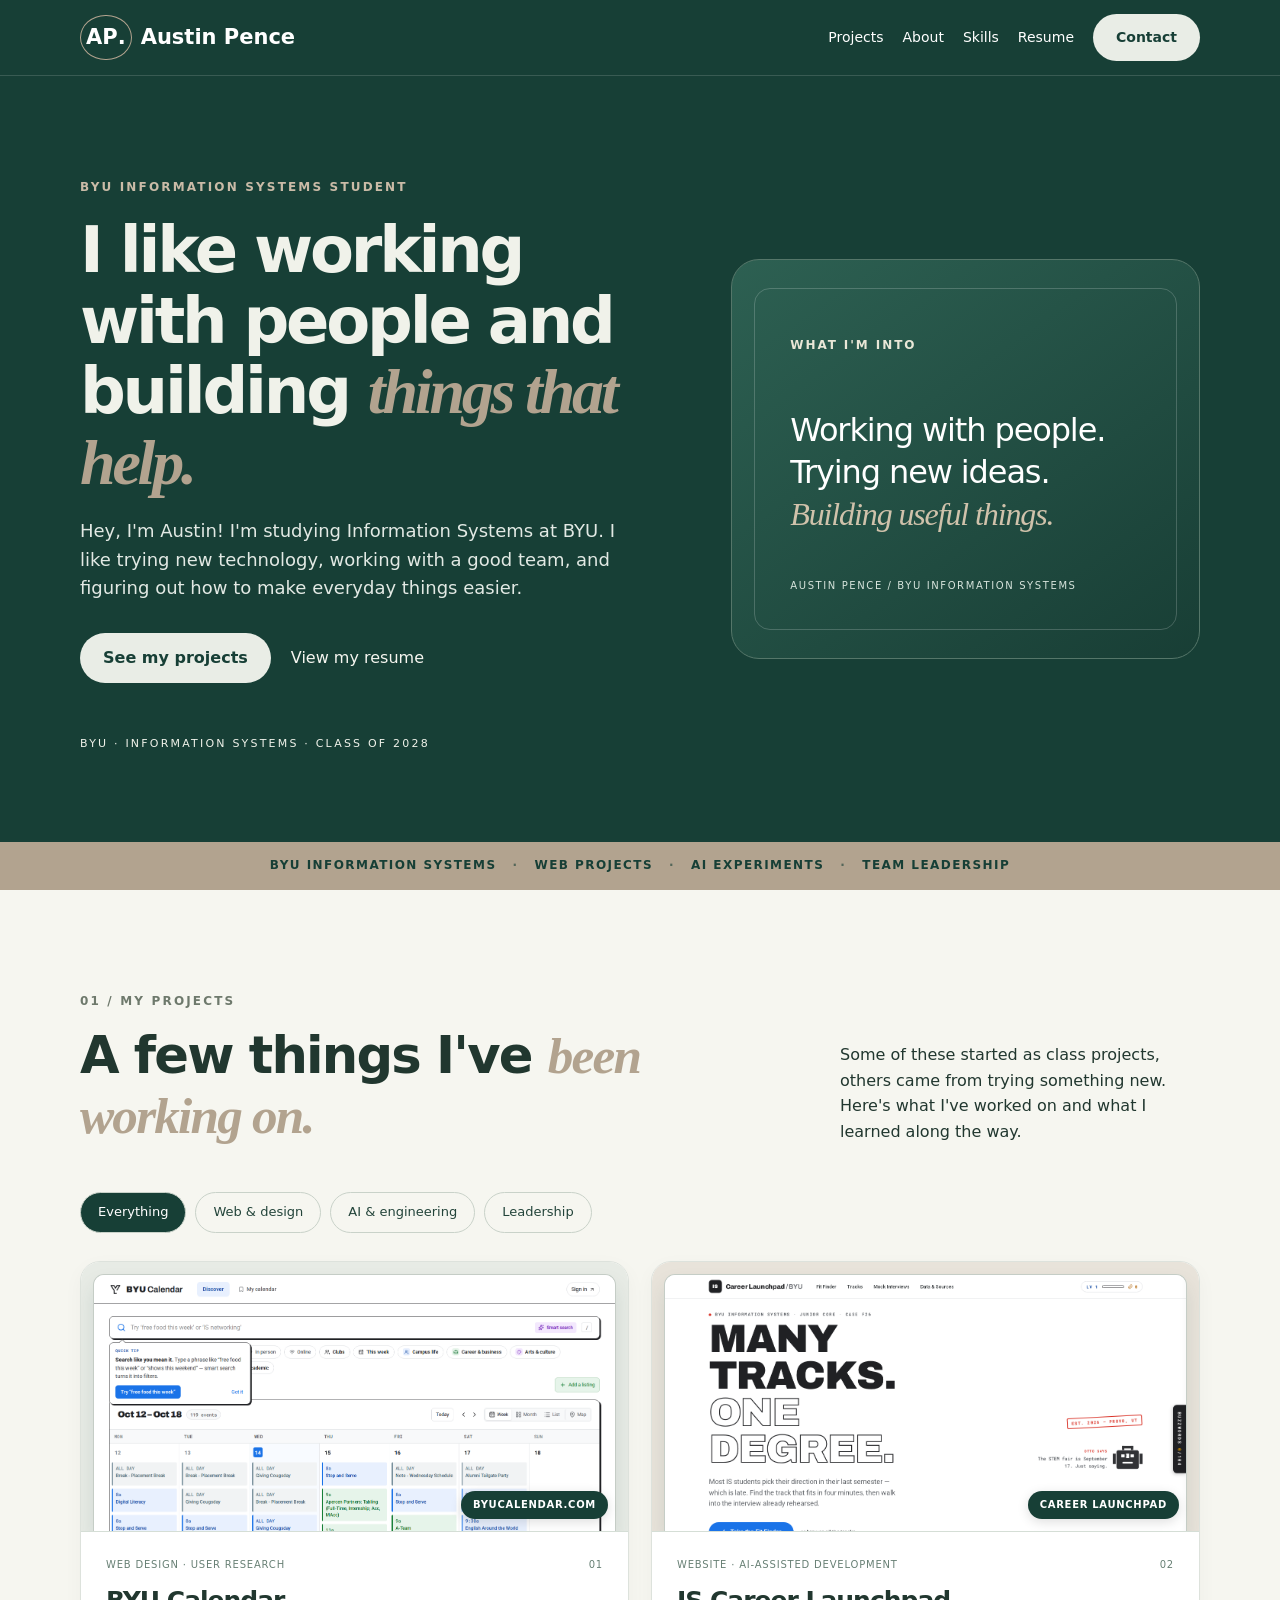
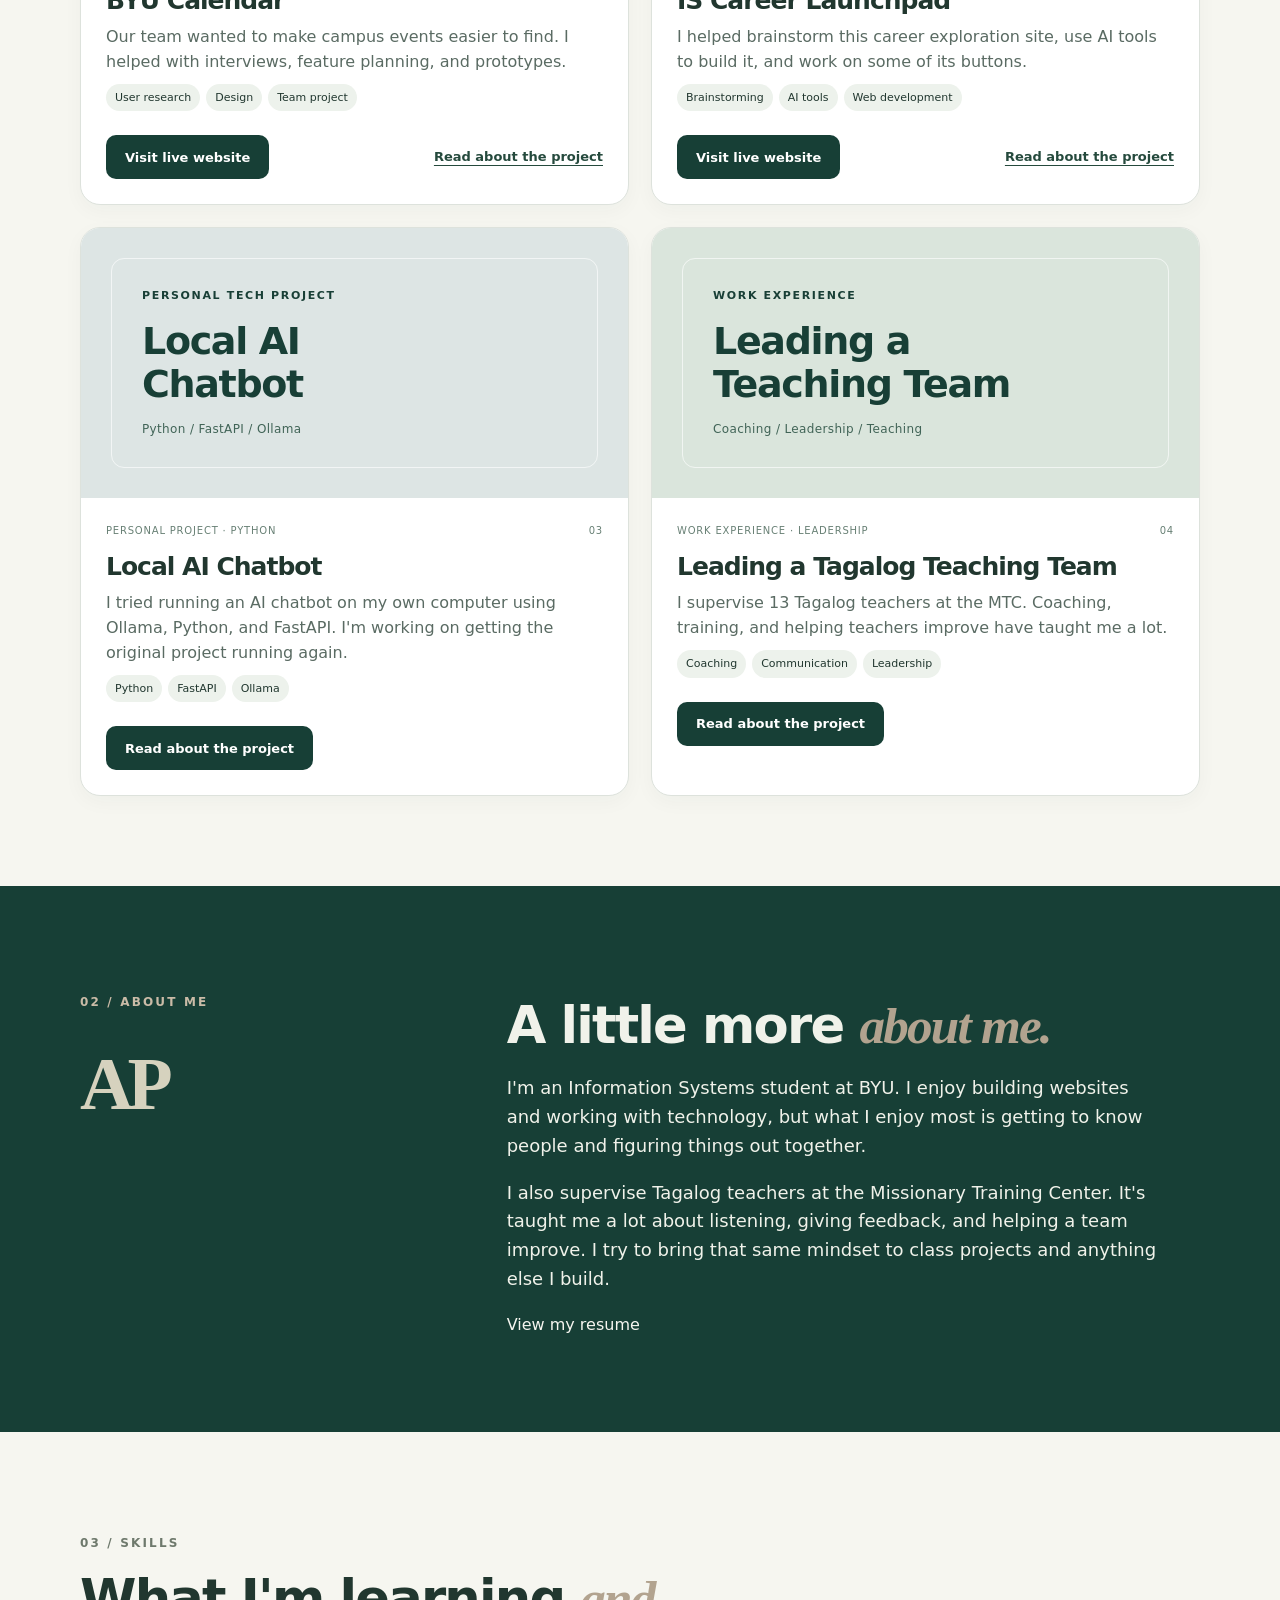
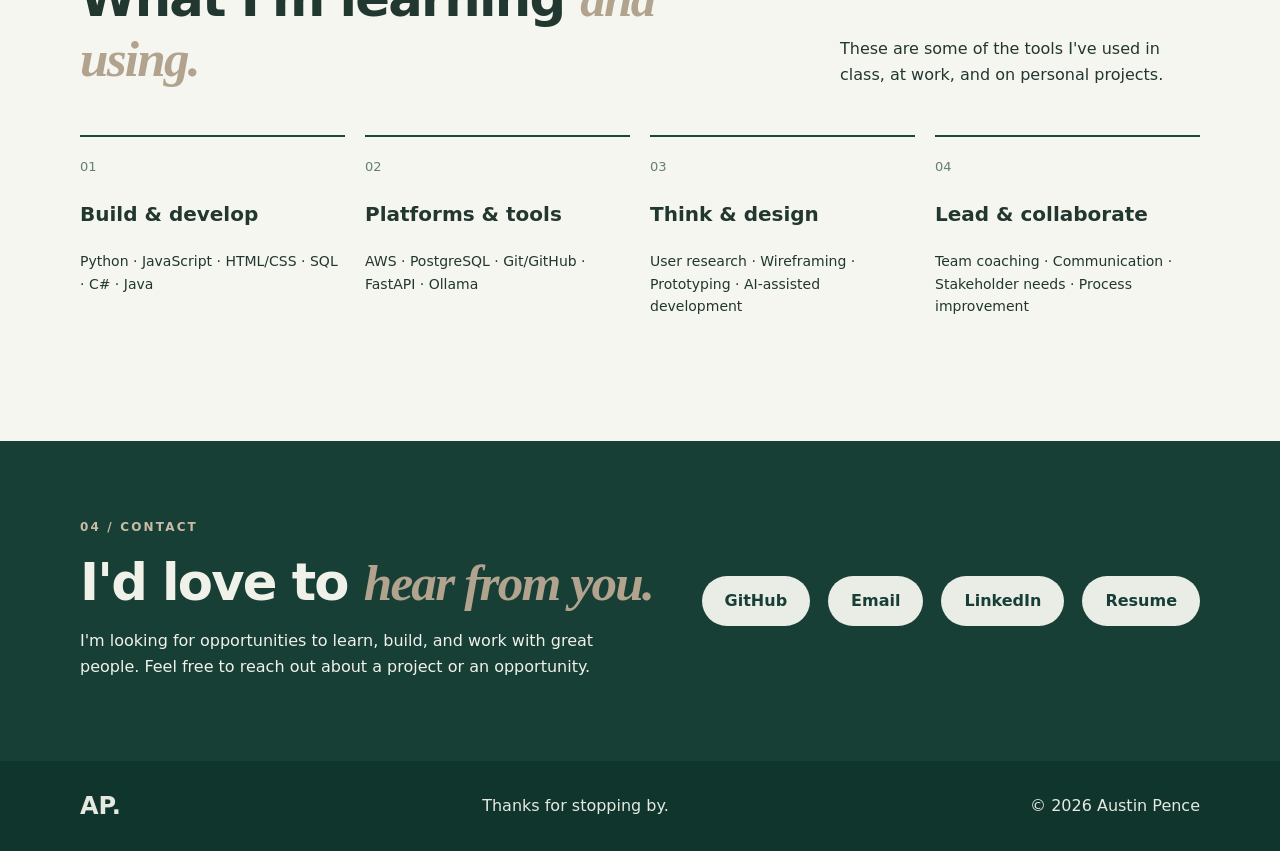
==== commit 2c277329: "Use permanent screenshots of actual websites on project cards" ====
--- a/index.html
+++ b/index.html
@@ -44,7 +44,7 @@
         <div class="filter-list" role="group" aria-label="Filter projects"><button class="filter-chip active" data-filter="all" type="button" aria-pressed="true">Everything</button><button class="filter-chip" data-filter="product" type="button" aria-pressed="false">Web & design</button><button class="filter-chip" data-filter="engineering" type="button" aria-pressed="false">AI & engineering</button><button class="filter-chip" data-filter="leadership" type="button" aria-pressed="false">Leadership</button></div>
         <div class="project-grid">
           <article class="project-card" data-category="product">
-            <a class="project-visual screenshot-visual visual-events" href="https://byucalendar.com/" target="_blank" rel="noopener noreferrer" aria-label="Open BYU Calendar website"><span class="screenshot-fallback">Preview of BYU Calendar</span><img class="site-screenshot" src="https://image.thum.io/get/width/1200/crop/800/maxAge/72/https://byucalendar.com/" alt="Screenshot of the BYU Calendar website" loading="lazy" referrerpolicy="no-referrer"><span class="screenshot-label">BYUCALENDAR.COM</span></a>
+            <a class="project-visual screenshot-visual visual-events" href="https://byucalendar.com/" target="_blank" rel="noopener noreferrer" aria-label="Open BYU Calendar website"><span class="screenshot-fallback">Preview of BYU Calendar</span><img class="site-screenshot" src="assets/byu-calendar-screenshot.png" alt="Screenshot of the BYU Calendar website" loading="lazy" referrerpolicy="no-referrer"><span class="screenshot-label">BYUCALENDAR.COM</span></a>
             <div class="project-info">
               <div class="project-meta"><span>WEB DESIGN · USER RESEARCH</span><span>01</span></div>
               <h3>BYU Calendar</h3>
@@ -54,7 +54,7 @@
             </div>
           </article>
           <article class="project-card" data-category="product engineering">
-            <a class="project-visual screenshot-visual visual-launchpad" href="https://jarin.dev/static/projects/career-launchpad/index.html" target="_blank" rel="noopener noreferrer" aria-label="Open IS Career Launchpad website"><span class="screenshot-fallback">Preview of IS Career Launchpad</span><img class="site-screenshot" src="https://image.thum.io/get/width/1200/crop/800/maxAge/72/https://jarin.dev/static/projects/career-launchpad/index.html" alt="Screenshot of the IS Career Launchpad website" loading="lazy" referrerpolicy="no-referrer"><span class="screenshot-label">CAREER LAUNCHPAD</span></a>
+            <a class="project-visual screenshot-visual visual-launchpad" href="https://jarin.dev/static/projects/career-launchpad/index.html" target="_blank" rel="noopener noreferrer" aria-label="Open IS Career Launchpad website"><span class="screenshot-fallback">Preview of IS Career Launchpad</span><img class="site-screenshot" src="assets/career-launchpad-screenshot.png" alt="Screenshot of the IS Career Launchpad website" loading="lazy" referrerpolicy="no-referrer"><span class="screenshot-label">CAREER LAUNCHPAD</span></a>
             <div class="project-info">
               <div class="project-meta"><span>WEBSITE · AI-ASSISTED DEVELOPMENT</span><span>02</span></div>
               <h3>IS Career Launchpad</h3>
--- a/styles.css
+++ b/styles.css
@@ -22,3 +22,38 @@
 .hero-buttons{gap:20px}
 @media(max-width:760px){.case-layout{grid-template-columns:1fr;gap:20px}.detail-hero .container{padding-top:55px;padding-bottom:50px}.detail-nav{gap:13px;flex-wrap:wrap;justify-content:flex-end}.detail-nav a{font-size:12px}.case-aside{padding:20px}}
 @media(max-width:450px){.contact-actions{gap:10px}.contact-actions .button{font-size:13px;padding:10px 15px}.project-bottom{gap:12px}.detail-nav a{font-size:11px}}
+
+
+/* Real website previews, clearer project links, and simpler graphics */
+.hero-simple{background:linear-gradient(145deg,#2d6052 0%,#183e35 100%);border-color:#557669;min-height:400px;padding:22px}
+.hero-simple-inner{border:1px solid #ffffff30;border-radius:16px;min-height:342px;width:100%;padding:35px;display:flex;flex-direction:column;justify-content:space-between}
+.hero-simple-eyebrow{letter-spacing:.16em;color:#e9e7d7;font-size:12px;font-weight:700}
+.hero-simple-headline{color:#fff;font-size:clamp(25px,2.5vw,38px);line-height:1.3;letter-spacing:-.035em;margin:20px 0}
+.hero-simple-headline em{color:#d0c2ab;font-family:Georgia,serif;font-weight:normal}
+.hero-simple-bottom{font-size:10px;letter-spacing:.16em;color:#d7e4dc;margin:0}
+.screenshot-visual{position:relative;display:block;height:270px;padding:12px 12px 0;background:#e7ebe5;overflow:hidden;border-bottom:1px solid #d5ded6;text-decoration:none}
+.screenshot-visual.visual-launchpad{background:#e8e3da}
+.screenshot-visual .site-screenshot{display:block;position:relative;z-index:1;width:100%;height:100%;object-fit:cover;object-position:top center;border:1px solid #c5cdc6;border-bottom:0;border-radius:11px 11px 0 0;background:#fff;box-shadow:0 11px 20px #173f361a;transition:transform .25s ease}
+.screenshot-visual:hover .site-screenshot{transform:translateY(-5px)}
+.screenshot-fallback{position:absolute;inset:0;display:flex;align-items:center;justify-content:center;text-align:center;font-weight:700;font-size:17px;color:#496457}
+.site-screenshot.is-unavailable{display:none}
+.screenshot-label{position:absolute;z-index:2;right:20px;bottom:12px;color:#fff;background:#173f36;padding:6px 12px;border-radius:999px;font-size:10px;font-weight:700;letter-spacing:.07em;box-shadow:0 3px 12px #0002}
+.plain-visual{height:270px;padding:30px;display:flex;align-items:center;justify-content:center}
+.plain-visual-content{border:1px solid #ffffffa0;border-radius:13px;width:100%;height:100%;padding:28px 30px;display:flex;flex-direction:column;justify-content:space-between;color:#183f36}
+.plain-visual-label{font-size:11px;font-weight:700;letter-spacing:.15em}
+.plain-visual-title{font-size:clamp(27px,3vw,38px);line-height:1.12;letter-spacing:-.035em;font-weight:700}
+.plain-visual-subtitle{font-size:12px;letter-spacing:.03em;color:#416457}
+.project-info{display:flex;flex-direction:column;min-height:260px;padding:25px}
+.project-info .tag-row{margin:9px 0 20px}
+.project-info h3{margin:13px 0 9px}
+.project-info p{margin:0;line-height:1.55}
+.project-actions{display:flex;gap:14px;align-items:center;justify-content:space-between;flex-wrap:wrap;margin-top:auto;padding-top:4px}
+.visit-site-button{display:inline-flex;align-items:center;justify-content:center;min-height:44px;padding:11px 19px;border-radius:10px;background:#173f36;color:white;text-align:center;text-decoration:none;font-weight:700;font-size:13px;line-height:1.2;transition:background .2s ease}
+.visit-site-button:hover{background:#285d4b;opacity:1}
+.project-details-link{font-weight:650;font-size:13px;text-decoration:underline;text-underline-offset:4px;color:#254a3d}
+.project-actions a:focus-visible,.screenshot-visual:focus-visible{outline:3px solid #8f6849;outline-offset:3px}
+.about-emblem{font-family:Georgia,serif;font-size:74px;font-weight:700;letter-spacing:-.08em}
+.hero-marquee .marquee-text span{opacity:.6}
+@media(max-width:760px){.hero-simple{min-height:280px;padding:13px}.hero-simple-inner{min-height:250px;padding:24px}.hero-simple-headline{font-size:29px}.screenshot-visual,.plain-visual{height:225px}.plain-visual-content{padding:20px}.plain-visual-title{font-size:27px}.project-info{min-height:unset}.project-actions{gap:15px}}
+@media(max-width:460px){.project-actions{align-items:stretch;flex-direction:column}.visit-site-button{width:100%}.project-details-link{text-align:center;padding:5px}.screenshot-label{right:16px;bottom:8px}}
+@media(prefers-reduced-motion:reduce){.screenshot-visual .site-screenshot{transition:none}.screenshot-visual:hover .site-screenshot{transform:none}}
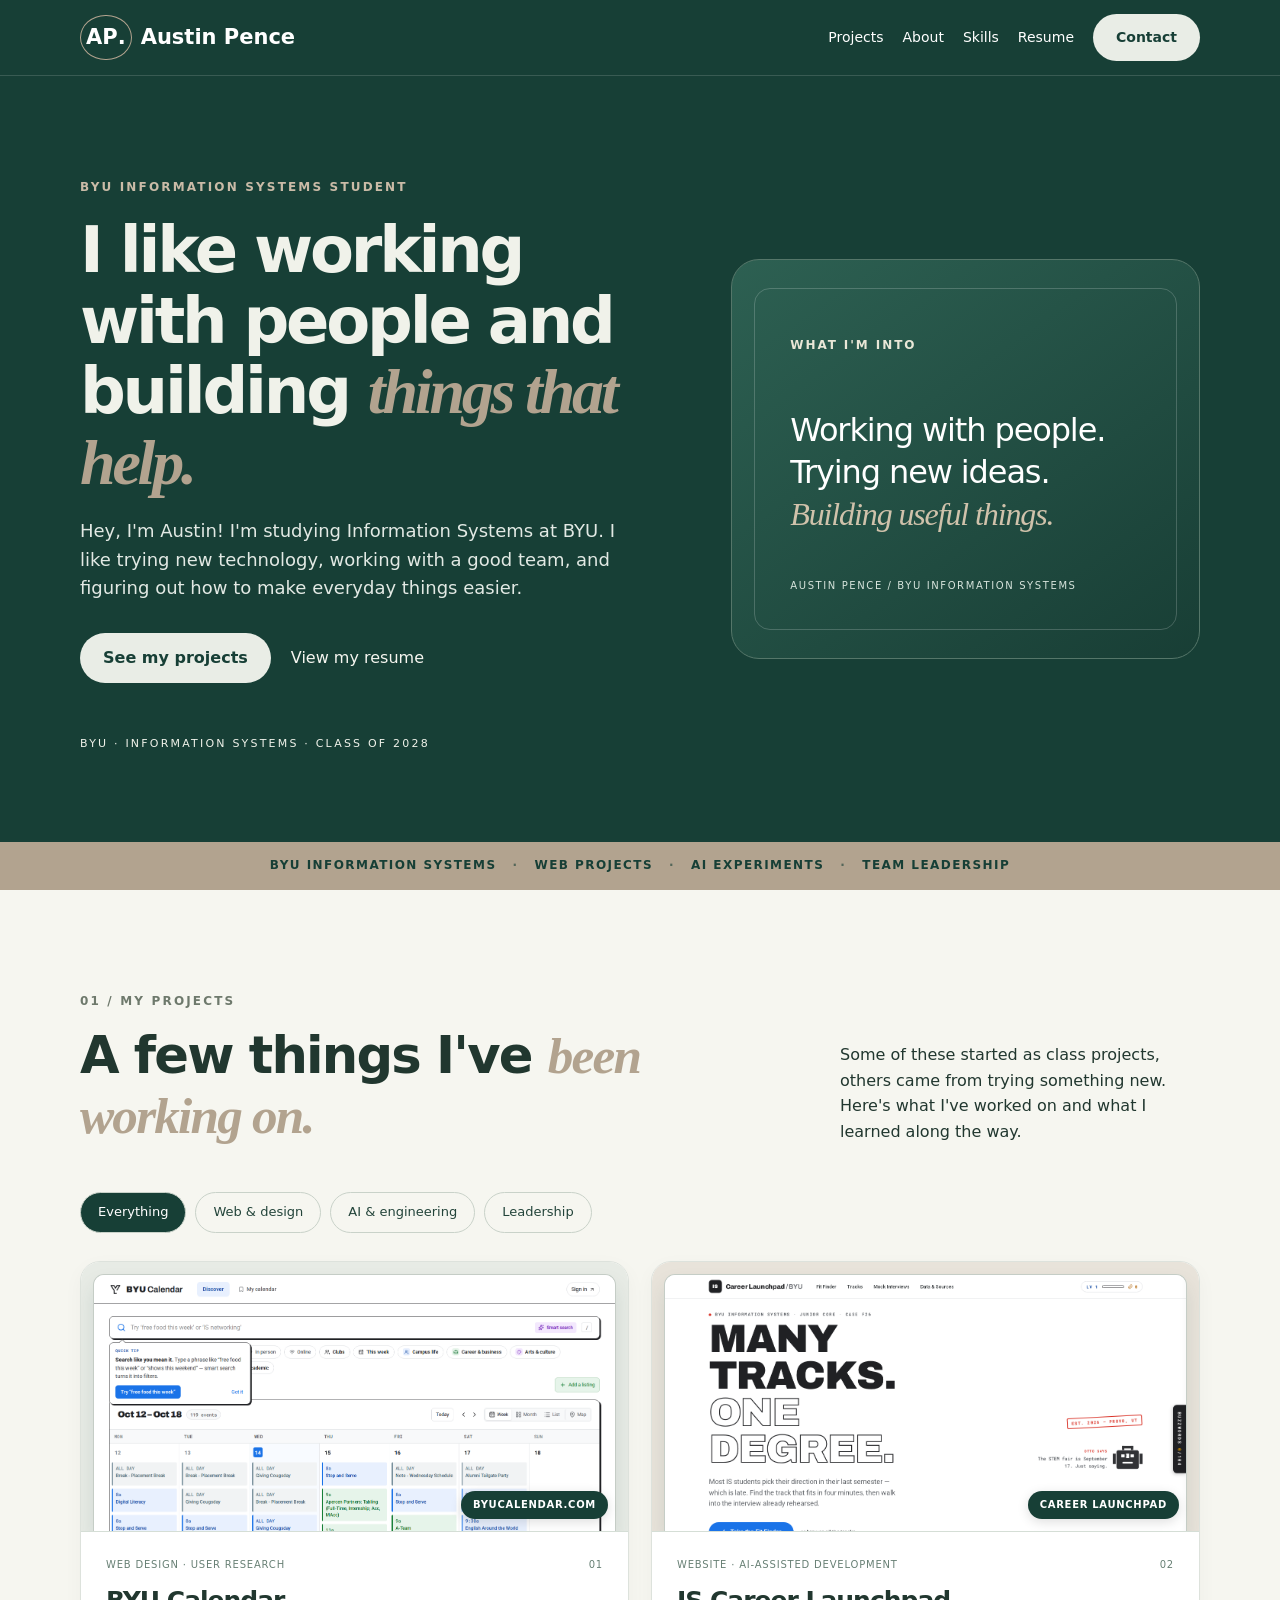
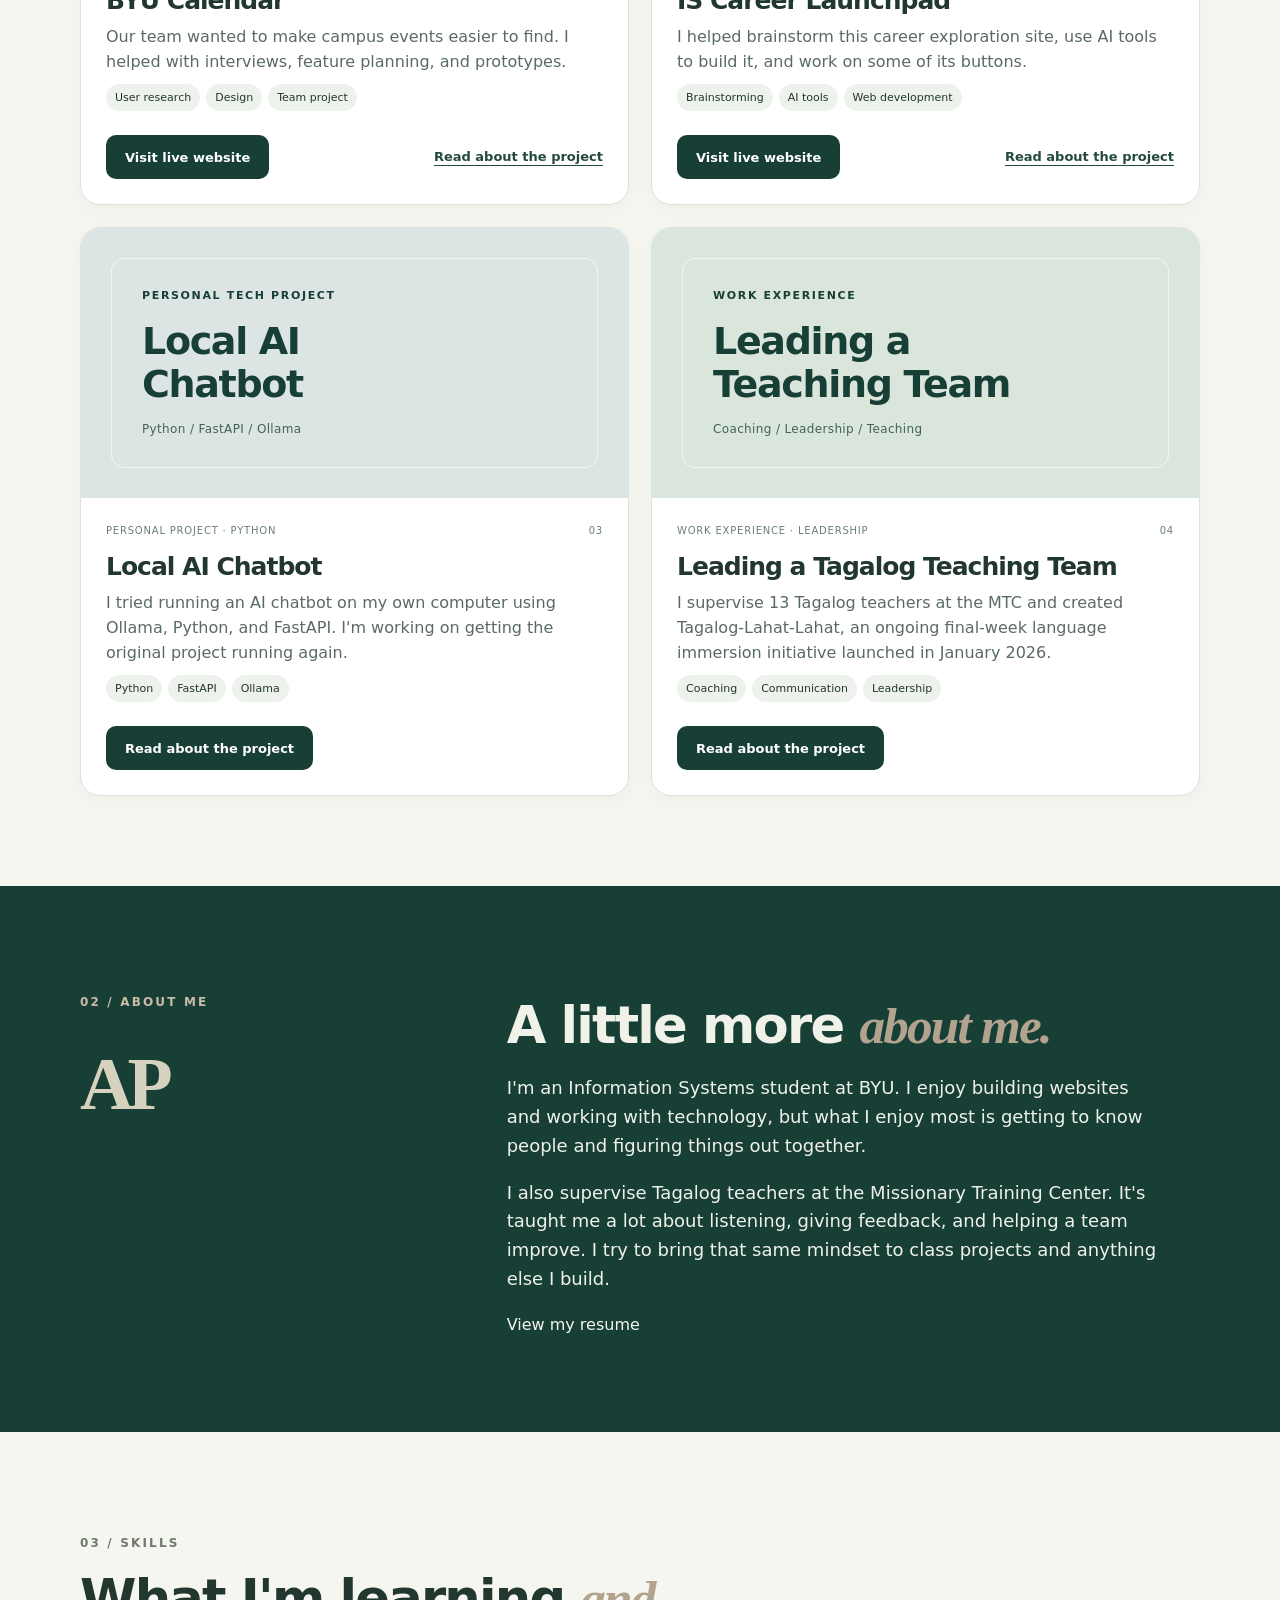
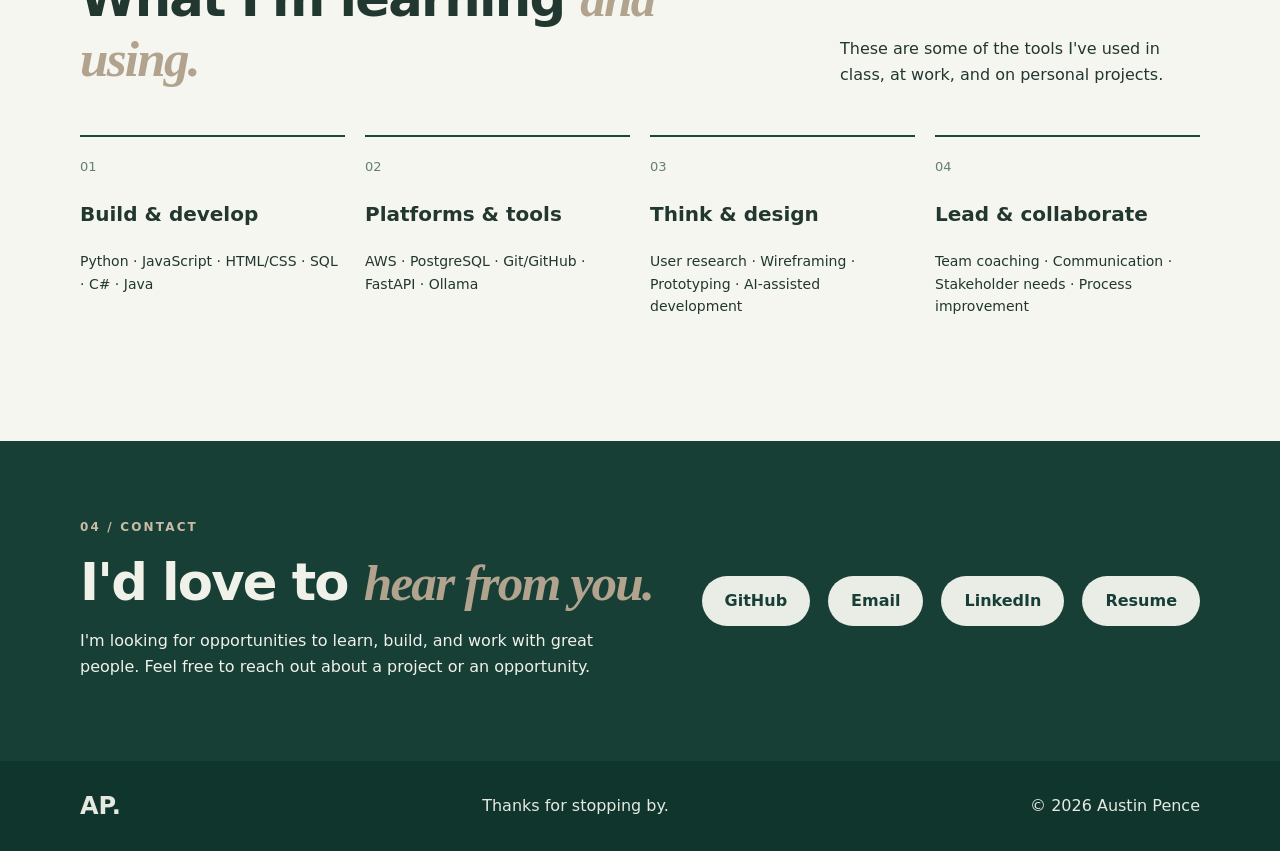
==== commit e4dfaf40: "Correct Tagalog-Lahat-Lahat to ongoing final-week language initiative" ====
--- a/index.html
+++ b/index.html
@@ -78,7 +78,7 @@
             <div class="project-info">
               <div class="project-meta"><span>WORK EXPERIENCE · LEADERSHIP</span><span>04</span></div>
               <h3>Leading a Tagalog Teaching Team</h3>
-              <p>I supervise 13 Tagalog teachers at the MTC. Coaching, training, and helping teachers improve have taught me a lot.</p>
+              <p>I supervise 13 Tagalog teachers at the MTC and created Tagalog-Lahat-Lahat, an ongoing final-week language immersion initiative launched in January 2026.</p>
               <div class="tag-row"><span>Coaching</span><span>Communication</span><span>Leadership</span></div>
               <div class="project-actions"><a class="visit-site-button" href="projects/mtc-leadership.html">Read about the project</a></div>
             </div>
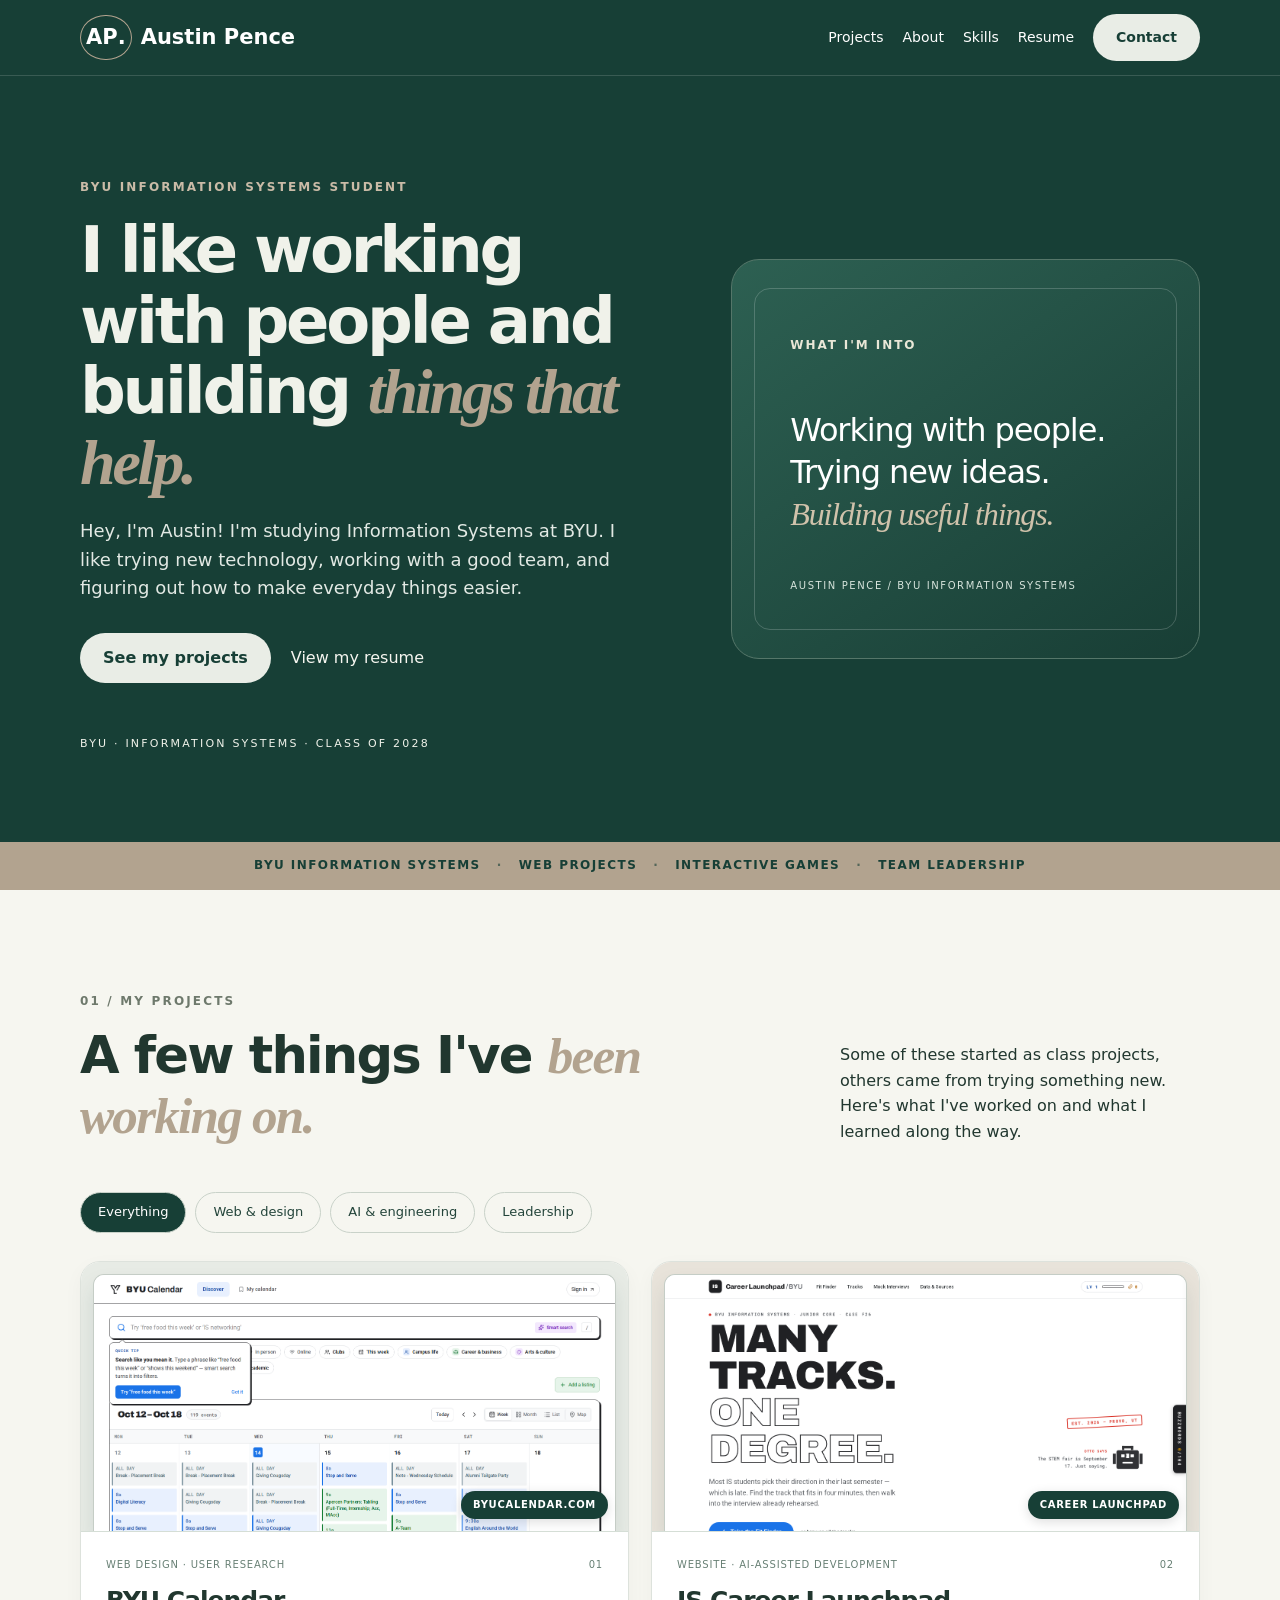
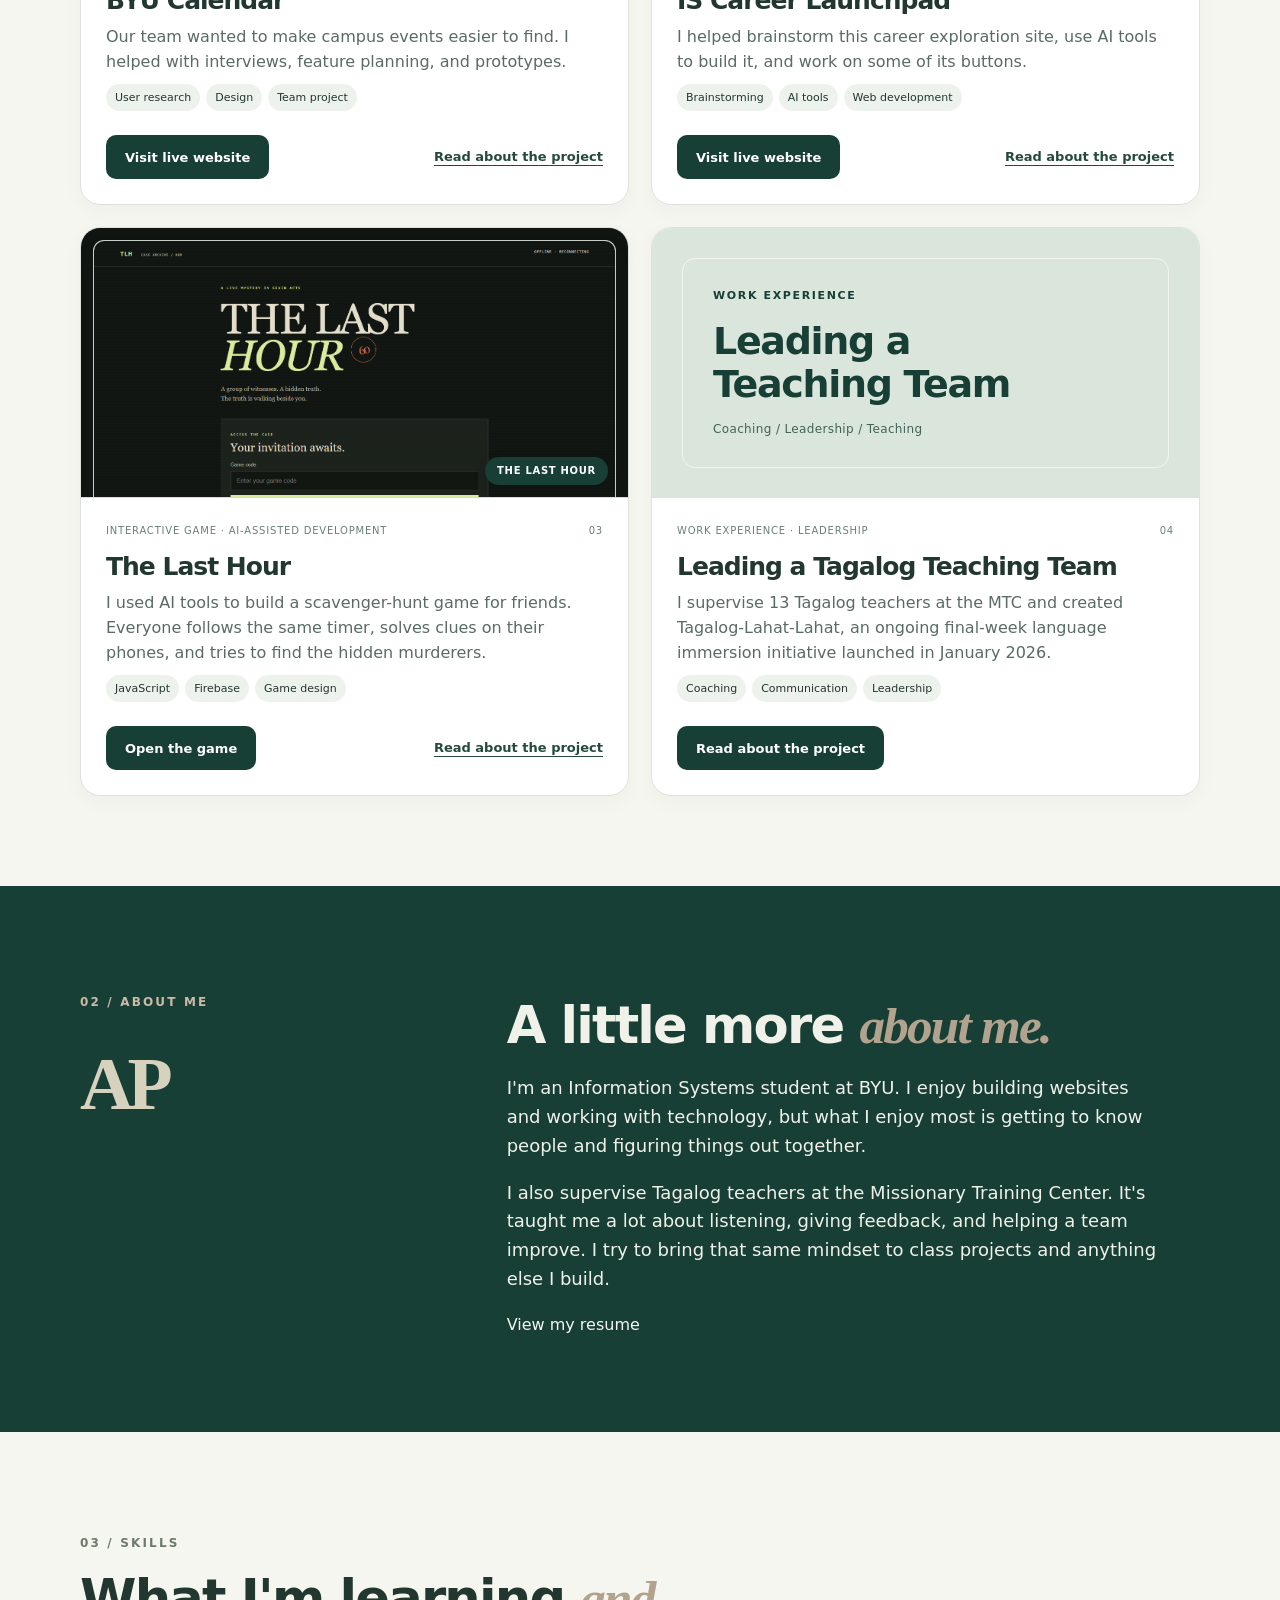
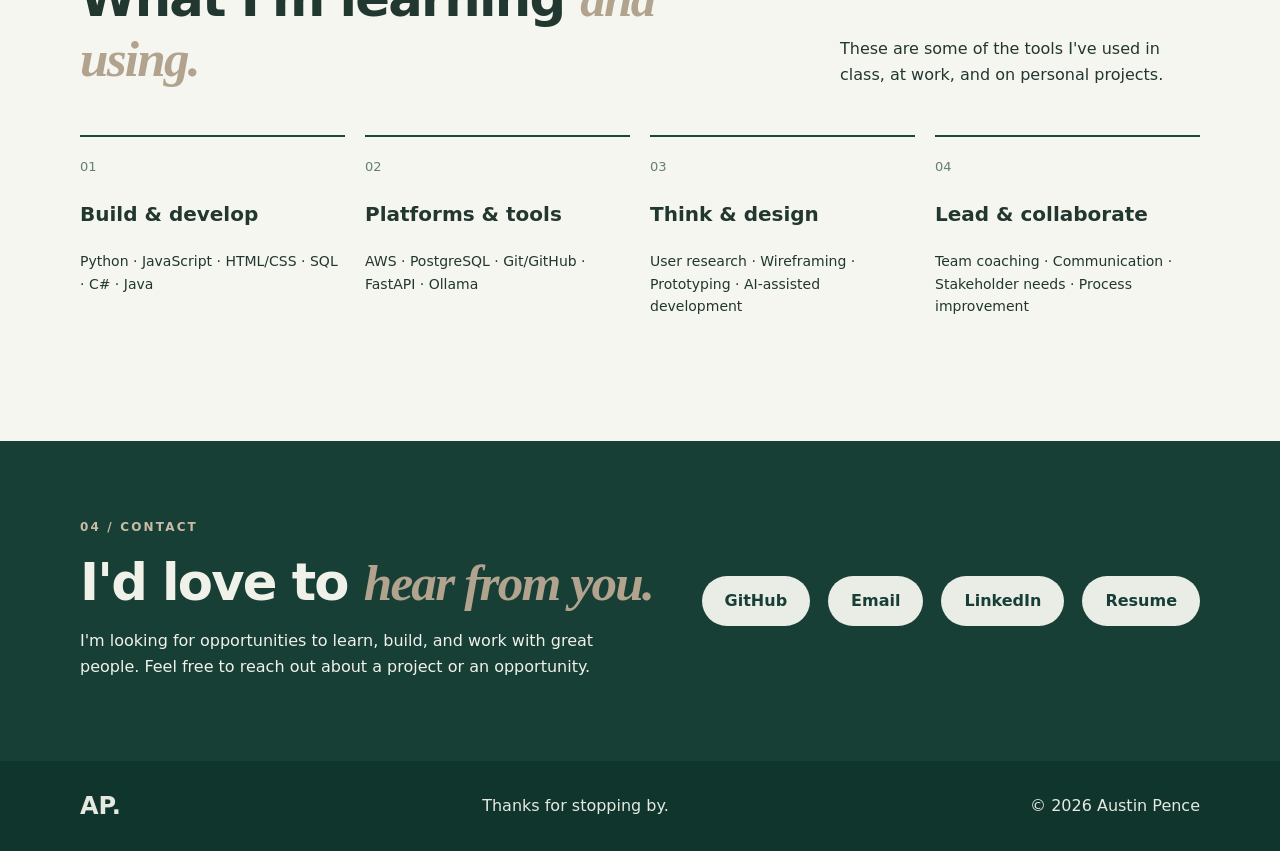
==== commit 8c4b8cf1: "Replace AI chatbot project with The Last Hour game and case study" ====
--- a/index.html
+++ b/index.html
@@ -35,7 +35,7 @@
         </div>
         <div class="hero-art hero-simple" aria-hidden="true"><div class="hero-simple-inner"><p class="hero-simple-eyebrow">WHAT I'M INTO</p><p class="hero-simple-headline">Working with people.<br>Trying new ideas.<br><em>Building useful things.</em></p><p class="hero-simple-bottom">AUSTIN PENCE / BYU INFORMATION SYSTEMS</p></div></div>
       </div>
-      <div class="hero-marquee" aria-hidden="true"><div class="container marquee-text">BYU INFORMATION SYSTEMS <span>·</span> WEB PROJECTS <span>·</span> AI EXPERIMENTS <span>·</span> TEAM LEADERSHIP</div></div>
+      <div class="hero-marquee" aria-hidden="true"><div class="container marquee-text">BYU INFORMATION SYSTEMS <span>·</span> WEB PROJECTS <span>·</span> INTERACTIVE GAMES <span>·</span> TEAM LEADERSHIP</div></div>
     </section>
 
     <section class="section work-section" id="work" aria-labelledby="work-title">
@@ -63,14 +63,14 @@
               <div class="project-actions"><a class="visit-site-button" href="https://jarin.dev/static/projects/career-launchpad/index.html" target="_blank" rel="noopener noreferrer">Visit live website</a><a class="project-details-link" href="projects/career-launchpad.html">Read about the project</a></div>
             </div>
           </article>
-          <article class="project-card" data-category="engineering">
-            <div class="project-visual plain-visual visual-chatbot"><div class="plain-visual-content"><span class="plain-visual-label">PERSONAL TECH PROJECT</span><span class="plain-visual-title">Local AI<br>Chatbot</span><span class="plain-visual-subtitle">Python / FastAPI / Ollama</span></div></div>
+          <article class="project-card" data-category="product engineering">
+            <a class="project-visual screenshot-visual visual-last-hour" href="https://the-last-hour-c0ae6.web.app/" target="_blank" rel="noopener noreferrer" aria-label="Open The Last Hour game"><span class="screenshot-fallback">Preview of The Last Hour</span><img class="site-screenshot" src="assets/the-last-hour-screenshot.png" alt="The Last Hour mystery game with a sixty-minute countdown theme and an invitation-code entry screen" loading="lazy" referrerpolicy="no-referrer"><span class="screenshot-label">THE LAST HOUR</span></a>
             <div class="project-info">
-              <div class="project-meta"><span>PERSONAL PROJECT · PYTHON</span><span>03</span></div>
-              <h3>Local AI Chatbot</h3>
-              <p>I tried running an AI chatbot on my own computer using Ollama, Python, and FastAPI. I'm working on getting the original project running again.</p>
-              <div class="tag-row"><span>Python</span><span>FastAPI</span><span>Ollama</span></div>
-              <div class="project-actions"><a class="visit-site-button" href="projects/ollama-chatbot.html">Read about the project</a></div>
+              <div class="project-meta"><span>INTERACTIVE GAME · AI-ASSISTED DEVELOPMENT</span><span>03</span></div>
+              <h3>The Last Hour</h3>
+              <p>I used AI tools to build a scavenger-hunt game for friends. Everyone follows the same timer, solves clues on their phones, and tries to find the hidden murderers.</p>
+              <div class="tag-row"><span>JavaScript</span><span>Firebase</span><span>Game design</span></div>
+              <div class="project-actions"><a class="visit-site-button" href="https://the-last-hour-c0ae6.web.app/" target="_blank" rel="noopener noreferrer">Open the game</a><a class="project-details-link" href="projects/the-last-hour.html">Read about the project</a></div>
             </div>
           </article>
           <article class="project-card" data-category="leadership">
--- a/styles.css
+++ b/styles.css
@@ -57,3 +57,9 @@
 @media(max-width:760px){.hero-simple{min-height:280px;padding:13px}.hero-simple-inner{min-height:250px;padding:24px}.hero-simple-headline{font-size:29px}.screenshot-visual,.plain-visual{height:225px}.plain-visual-content{padding:20px}.plain-visual-title{font-size:27px}.project-info{min-height:unset}.project-actions{gap:15px}}
 @media(max-width:460px){.project-actions{align-items:stretch;flex-direction:column}.visit-site-button{width:100%}.project-details-link{text-align:center;padding:5px}.screenshot-label{right:16px;bottom:8px}}
 @media(prefers-reduced-motion:reduce){.screenshot-visual .site-screenshot{transition:none}.screenshot-visual:hover .site-screenshot{transform:none}}
+
+/* The Last Hour portfolio preview */
+.visual-last-hour{background:#111512}
+.case-preview{margin:0 0 36px}
+.case-screenshot{display:block;width:100%;height:auto;border-radius:14px;border:1px solid #c9d2c9}
+.case-preview figcaption{font-size:13px;color:#5a6b63;margin-top:10px}
